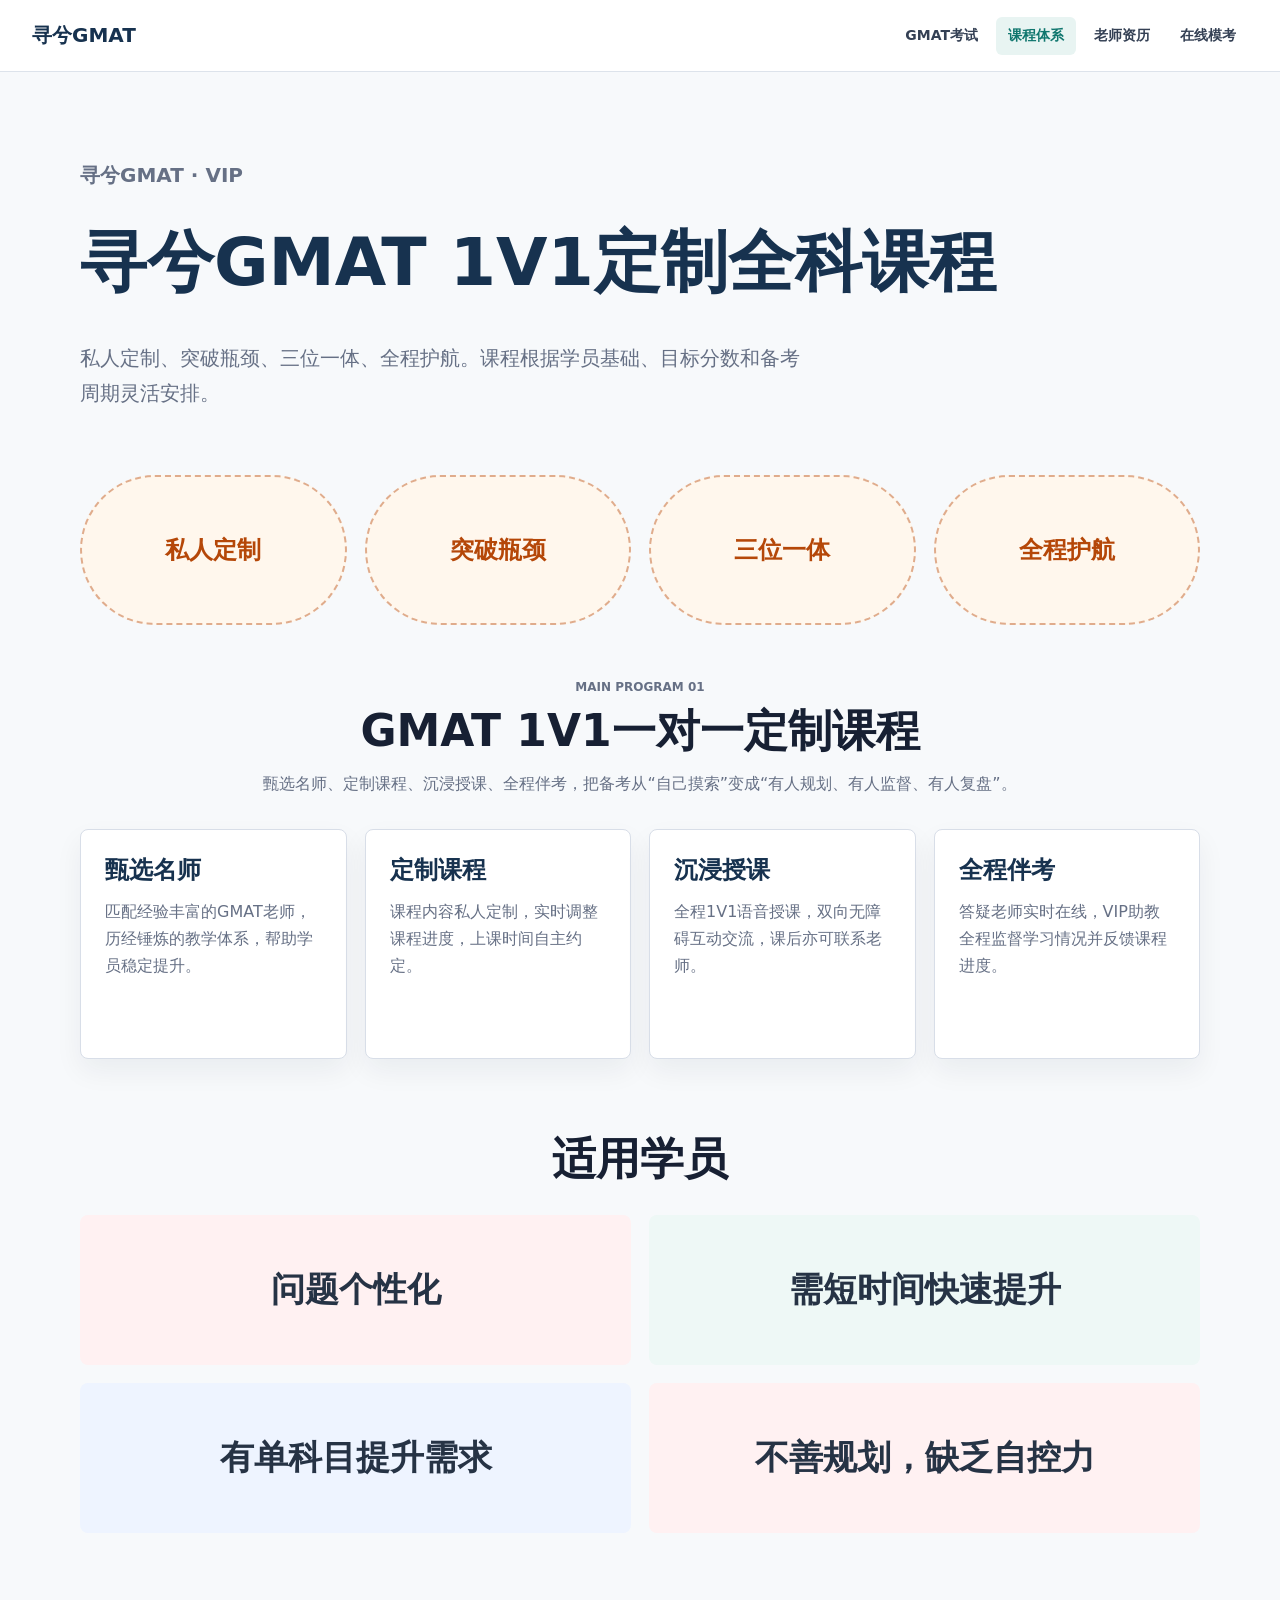
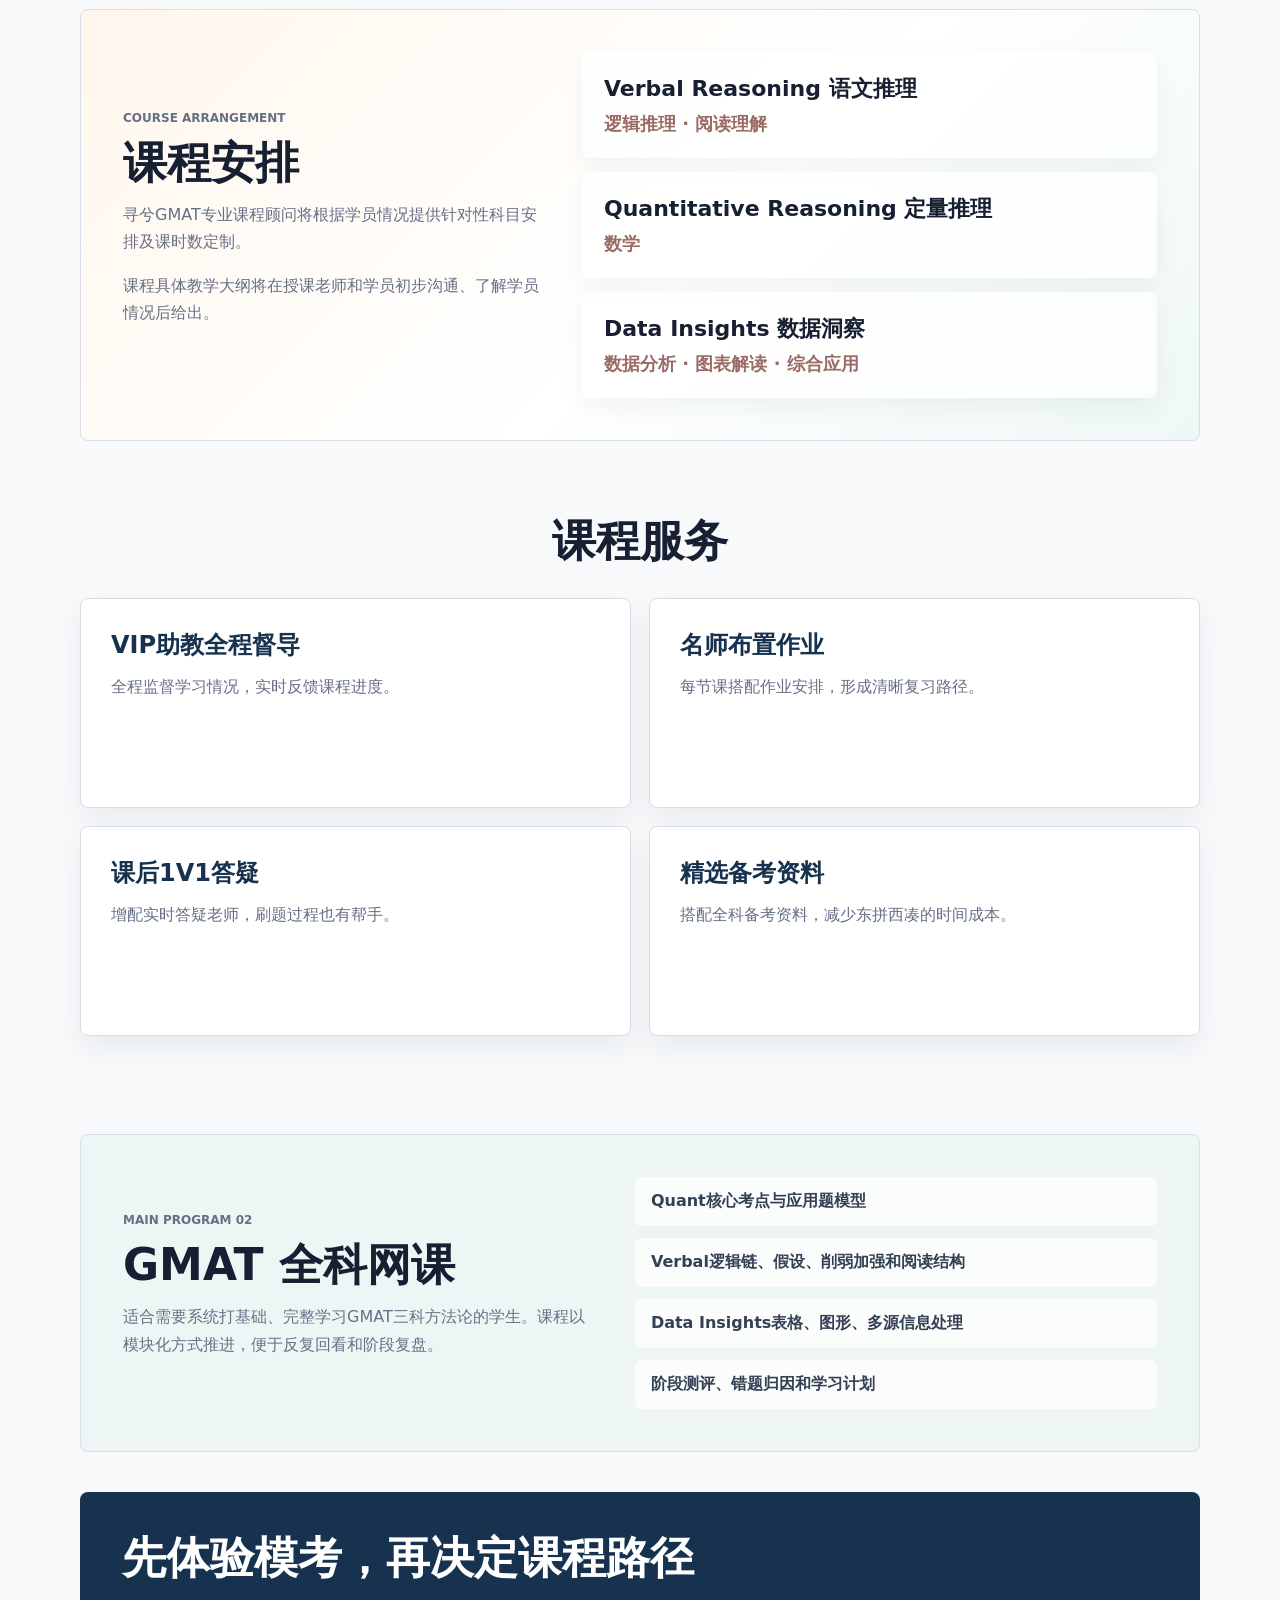
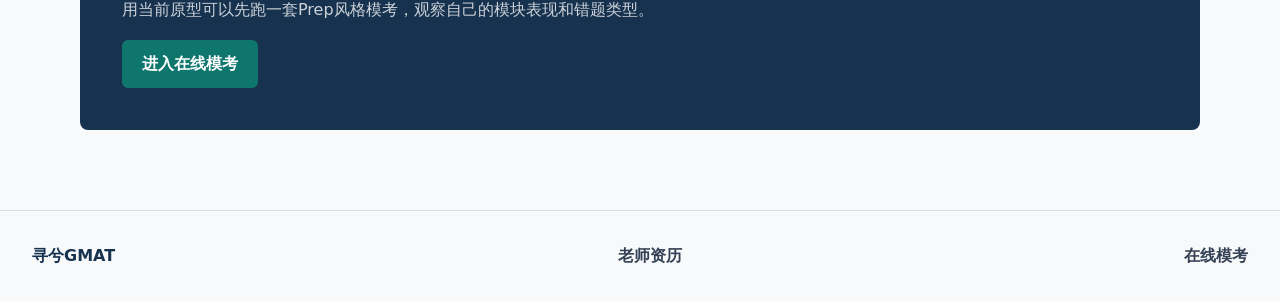
==== courses.html @ a1689b43 "Update Xunxi GMAT one-on-one course page" ====
<!doctype html>
<html lang="zh-CN">
  <head>
    <meta charset="utf-8">
    <meta name="viewport" content="width=device-width, initial-scale=1">
    <title>GMAT课程体系 | 一对一辅导与全科网课 | 寻兮GMAT</title>
    <link rel="stylesheet" href="site.css">
  </head>
  <body>
    <header class="site-header">
      <a class="brand" href="index.html">寻兮GMAT</a>
      <nav class="site-nav" aria-label="主导航">
        <a href="gmat.html">GMAT考试</a>
        <a class="active" href="courses.html">课程体系</a>
        <a href="teacher.html">老师资历</a>
        <a href="practice.html">在线模考</a>
      </nav>
    </header>

    <main>
      <section class="course-hero">
        <p class="eyebrow">寻兮GMAT · VIP</p>
        <h1>寻兮GMAT 1V1定制全科课程</h1>
        <p>私人定制、突破瓶颈、三位一体、全程护航。课程根据学员基础、目标分数和备考周期灵活安排。</p>
        <div class="promise-row">
          <span>私人定制</span>
          <span>突破瓶颈</span>
          <span>三位一体</span>
          <span>全程护航</span>
        </div>
      </section>

      <section class="vip-section" id="one-on-one">
        <div class="section-head centered">
          <p class="eyebrow">Main Program 01</p>
          <h2>GMAT 1V1一对一定制课程</h2>
          <p>甄选名师、定制课程、沉浸授课、全程伴考，把备考从“自己摸索”变成“有人规划、有人监督、有人复盘”。</p>
        </div>

        <div class="pill-grid">
          <article>
            <strong>甄选名师</strong>
            <p>匹配经验丰富的GMAT老师，历经锤炼的教学体系，帮助学员稳定提升。</p>
          </article>
          <article>
            <strong>定制课程</strong>
            <p>课程内容私人定制，实时调整课程进度，上课时间自主约定。</p>
          </article>
          <article>
            <strong>沉浸授课</strong>
            <p>全程1V1语音授课，双向无障碍互动交流，课后亦可联系老师。</p>
          </article>
          <article>
            <strong>全程伴考</strong>
            <p>答疑老师实时在线，VIP助教全程监督学习情况并反馈课程进度。</p>
          </article>
        </div>

        <div class="section-head centered">
          <h2>适用学员</h2>
        </div>
        <div class="student-grid">
          <article>问题个性化</article>
          <article>需短时间快速提升</article>
          <article>有单科目提升需求</article>
          <article>不善规划，缺乏自控力</article>
        </div>

        <div class="schedule-panel">
          <div>
            <p class="eyebrow">Course Arrangement</p>
            <h2>课程安排</h2>
            <p>寻兮GMAT专业课程顾问将根据学员情况提供针对性科目安排及课时数定制。</p>
            <p>课程具体教学大纲将在授课老师和学员初步沟通、了解学员情况后给出。</p>
          </div>
          <div class="subject-list">
            <div><strong>Verbal Reasoning 语文推理</strong><span>逻辑推理 · 阅读理解</span></div>
            <div><strong>Quantitative Reasoning 定量推理</strong><span>数学</span></div>
            <div><strong>Data Insights 数据洞察</strong><span>数据分析 · 图表解读 · 综合应用</span></div>
          </div>
        </div>

        <div class="section-head centered">
          <h2>课程服务</h2>
        </div>
        <div class="service-grid">
          <article>
            <strong>VIP助教全程督导</strong>
            <p>全程监督学习情况，实时反馈课程进度。</p>
          </article>
          <article>
            <strong>名师布置作业</strong>
            <p>每节课搭配作业安排，形成清晰复习路径。</p>
          </article>
          <article>
            <strong>课后1V1答疑</strong>
            <p>增配实时答疑老师，刷题过程也有帮手。</p>
          </article>
          <article>
            <strong>精选备考资料</strong>
            <p>搭配全科备考资料，减少东拼西凑的时间成本。</p>
          </article>
        </div>
      </section>

      <section class="course-detail muted" id="online-course">
        <div>
          <p class="eyebrow">Main Program 02</p>
          <h2>GMAT 全科网课</h2>
          <p>适合需要系统打基础、完整学习GMAT三科方法论的学生。课程以模块化方式推进，便于反复回看和阶段复盘。</p>
        </div>
        <ul>
          <li>Quant核心考点与应用题模型</li>
          <li>Verbal逻辑链、假设、削弱加强和阅读结构</li>
          <li>Data Insights表格、图形、多源信息处理</li>
          <li>阶段测评、错题归因和学习计划</li>
        </ul>
      </section>

      <section class="cta-band">
        <h2>先体验模考，再决定课程路径</h2>
        <p>用当前原型可以先跑一套Prep风格模考，观察自己的模块表现和错题类型。</p>
        <a class="primary-link" href="practice.html">进入在线模考</a>
      </section>
    </main>

    <footer class="site-footer">
      <span>寻兮GMAT</span>
      <a href="teacher.html">老师资历</a>
      <a href="practice.html">在线模考</a>
    </footer>
  </body>
</html>
---- site.css ----
:root {
  --ink: #172033;
  --muted: #667085;
  --line: #d8dee8;
  --paper: #ffffff;
  --soft: #f4f7fa;
  --teal: #0f766e;
  --navy: #17324f;
  --gold: #b7791f;
  --coral: #b54708;
  --shadow: 0 18px 44px rgba(23, 32, 51, 0.1);
}

* {
  box-sizing: border-box;
}

body {
  margin: 0;
  background: #f7f9fb;
  color: var(--ink);
  font-family: Inter, ui-sans-serif, system-ui, -apple-system, BlinkMacSystemFont, "Segoe UI", sans-serif;
}

a {
  color: inherit;
  text-decoration: none;
}

.site-header {
  position: sticky;
  top: 0;
  z-index: 10;
  display: flex;
  align-items: center;
  justify-content: space-between;
  gap: 24px;
  min-height: 72px;
  padding: 0 32px;
  border-bottom: 1px solid rgba(216, 222, 232, 0.85);
  background: rgba(255, 255, 255, 0.94);
  backdrop-filter: blur(12px);
}

.brand {
  color: var(--navy);
  font-size: 20px;
  font-weight: 900;
}

.site-nav {
  display: flex;
  align-items: center;
  gap: 6px;
  flex-wrap: wrap;
  justify-content: flex-end;
}

.site-nav a {
  padding: 10px 12px;
  border-radius: 6px;
  color: #344054;
  font-size: 14px;
  font-weight: 750;
}

.site-nav a:hover,
.site-nav a.active {
  background: #e8f4f2;
  color: var(--teal);
}

.hero {
  position: relative;
  min-height: 680px;
  display: grid;
  align-items: center;
  overflow: hidden;
}

.hero-image {
  position: absolute;
  inset: 0;
  width: 100%;
  height: 100%;
  object-fit: cover;
}

.hero-overlay {
  position: absolute;
  inset: 0;
  background: linear-gradient(90deg, rgba(14, 25, 42, 0.84) 0%, rgba(14, 25, 42, 0.62) 46%, rgba(14, 25, 42, 0.12) 100%);
}

.hero-content {
  position: relative;
  width: min(1120px, calc(100vw - 32px));
  margin: 0 auto;
  color: #ffffff;
}

.eyebrow {
  margin: 0 0 10px;
  color: var(--gold);
  font-size: 12px;
  font-weight: 900;
  letter-spacing: 0;
  text-transform: uppercase;
}

h1,
h2,
h3,
p {
  margin-top: 0;
}

h1 {
  max-width: 760px;
  margin-bottom: 18px;
  font-size: clamp(40px, 6vw, 76px);
  line-height: 1.02;
}

h2 {
  margin-bottom: 14px;
  font-size: clamp(28px, 4vw, 44px);
  line-height: 1.1;
}

h3 {
  margin-bottom: 10px;
  font-size: 24px;
}

.hero-copy {
  max-width: 620px;
  margin-bottom: 30px;
  color: rgba(255, 255, 255, 0.82);
  font-size: 19px;
  line-height: 1.7;
}

.hero-actions,
.site-footer {
  display: flex;
  gap: 12px;
  flex-wrap: wrap;
}

.primary-link,
.secondary-link {
  display: inline-flex;
  align-items: center;
  justify-content: center;
  min-height: 48px;
  padding: 0 20px;
  border-radius: 6px;
  font-weight: 850;
}

.primary-link {
  background: var(--teal);
  color: #ffffff;
}

.secondary-link {
  border: 1px solid rgba(255, 255, 255, 0.55);
  color: #ffffff;
}

.stats-band {
  display: grid;
  grid-template-columns: repeat(4, minmax(0, 1fr));
  gap: 1px;
  width: min(1120px, calc(100vw - 32px));
  margin: -58px auto 0;
  position: relative;
  border: 1px solid var(--line);
  border-radius: 8px;
  overflow: hidden;
  box-shadow: var(--shadow);
}

.stats-band div {
  min-height: 116px;
  padding: 22px;
  background: var(--paper);
}

.stats-band strong {
  display: block;
  color: var(--navy);
  font-size: 30px;
}

.stats-band span {
  display: block;
  margin-top: 8px;
  color: var(--muted);
  line-height: 1.4;
}

.section-wrap,
.split-section,
.timeline-section,
.course-detail,
.teacher-hero,
.credentials-grid,
.quote-section,
.cta-band {
  width: min(1120px, calc(100vw - 32px));
  margin: 0 auto;
}

.section-wrap,
.timeline-section {
  padding: 96px 0 0;
}

.section-wrap.compact {
  padding-top: 58px;
}

.section-head {
  max-width: 720px;
  margin-bottom: 28px;
}

.program-grid,
.exam-grid,
.credentials-grid {
  display: grid;
  grid-template-columns: repeat(2, minmax(0, 1fr));
  gap: 18px;
}

.program-card,
.exam-grid article,
.credentials-grid article,
.score-panel {
  border: 1px solid var(--line);
  border-radius: 8px;
  background: var(--paper);
  box-shadow: 0 12px 28px rgba(23, 32, 51, 0.06);
}

.program-card {
  min-height: 260px;
  padding: 28px;
}

.program-kicker {
  display: inline-block;
  margin-bottom: 20px;
  color: var(--coral);
  font-size: 13px;
  font-weight: 850;
}

.program-card p,
.split-section p,
.exam-grid p,
.course-detail p,
.credentials-grid p,
.page-hero p,
.teacher-hero p,
.cta-band p {
  color: var(--muted);
  line-height: 1.75;
}

.program-card a {
  display: inline-block;
  margin-top: 16px;
  color: var(--teal);
  font-weight: 850;
}

.split-section {
  display: grid;
  grid-template-columns: minmax(0, 0.9fr) minmax(0, 1.1fr);
  gap: 44px;
  align-items: start;
  padding: 96px 0;
}

.feature-list,
.timeline {
  display: grid;
  gap: 12px;
}

.feature-list div,
.timeline div {
  padding: 20px;
  border-left: 4px solid var(--teal);
  background: #ffffff;
  box-shadow: 0 10px 24px rgba(23, 32, 51, 0.05);
}

.feature-list strong,
.timeline strong {
  display: block;
  margin-bottom: 8px;
  color: var(--navy);
}

.feature-list span,
.timeline span {
  color: var(--muted);
  line-height: 1.6;
}

.page-hero {
  width: min(1120px, calc(100vw - 32px));
  margin: 0 auto;
  padding: 86px 0 32px;
}

.course-hero {
  min-height: 520px;
  display: grid;
  align-content: center;
  gap: 26px;
  width: min(1120px, calc(100vw - 32px));
  margin: 0 auto;
  padding: 86px 0 52px;
}

.course-hero h1 {
  max-width: 1080px;
  color: var(--navy);
  font-size: clamp(38px, 5.2vw, 68px);
  word-break: keep-all;
}

.course-hero p {
  max-width: 720px;
  color: var(--muted);
  font-size: 20px;
  line-height: 1.75;
}

.promise-row {
  display: grid;
  grid-template-columns: repeat(4, minmax(0, 1fr));
  gap: 18px;
  margin-top: 18px;
}

.promise-row span {
  display: grid;
  place-items: center;
  min-height: 150px;
  border: 2px dashed rgba(181, 71, 8, 0.42);
  border-radius: 999px;
  background: #fff7ed;
  color: var(--coral);
  font-size: 24px;
  font-weight: 900;
}

.page-hero h1,
.teacher-hero h1 {
  color: var(--navy);
  font-size: clamp(38px, 6vw, 68px);
}

.exam-grid {
  grid-template-columns: repeat(3, minmax(0, 1fr));
}

.exam-grid article,
.credentials-grid article {
  min-height: 240px;
  padding: 24px;
}

.exam-grid span {
  display: inline-flex;
  margin-bottom: 24px;
  color: var(--gold);
  font-size: 14px;
  font-weight: 900;
}

.timeline-section {
  padding-bottom: 96px;
}

.timeline {
  grid-template-columns: repeat(4, minmax(0, 1fr));
}

.course-detail {
  display: grid;
  grid-template-columns: minmax(0, 0.9fr) minmax(0, 1fr);
  gap: 42px;
  align-items: center;
  margin-top: 28px;
  padding: 42px;
  border: 1px solid var(--line);
  border-radius: 8px;
  background: var(--paper);
}

.vip-section {
  width: min(1120px, calc(100vw - 32px));
  margin: 0 auto;
  padding-bottom: 38px;
}

.section-head.centered {
  max-width: 780px;
  margin: 0 auto 32px;
  text-align: center;
}

.section-head.centered p {
  color: var(--muted);
  line-height: 1.7;
}

.pill-grid,
.student-grid,
.service-grid {
  display: grid;
  gap: 18px;
}

.pill-grid {
  grid-template-columns: repeat(4, minmax(0, 1fr));
  margin-bottom: 76px;
}

.pill-grid article {
  min-height: 230px;
  padding: 24px;
  border: 1px solid var(--line);
  border-radius: 8px;
  background: var(--paper);
  box-shadow: 0 12px 28px rgba(23, 32, 51, 0.06);
}

.pill-grid strong,
.service-grid strong {
  display: block;
  margin-bottom: 12px;
  color: var(--navy);
  font-size: 24px;
}

.pill-grid p,
.service-grid p,
.schedule-panel p {
  color: var(--muted);
  line-height: 1.7;
}

.student-grid {
  grid-template-columns: repeat(2, minmax(0, 1fr));
  margin-bottom: 76px;
}

.student-grid article {
  display: grid;
  place-items: center;
  min-height: 150px;
  padding: 24px;
  border-radius: 8px;
  color: #263345;
  font-size: clamp(22px, 3vw, 34px);
  font-weight: 900;
}

.student-grid article:nth-child(1),
.student-grid article:nth-child(4) {
  background: #fff1f2;
}

.student-grid article:nth-child(2) {
  background: #eef8f6;
}

.student-grid article:nth-child(3) {
  background: #eef4ff;
}

.schedule-panel {
  display: grid;
  grid-template-columns: minmax(0, 0.85fr) minmax(0, 1.15fr);
  gap: 34px;
  align-items: center;
  margin-bottom: 76px;
  padding: 42px;
  border-radius: 8px;
  background: linear-gradient(135deg, #fff7ed 0%, #ffffff 56%, #eef8f6 100%);
  border: 1px solid var(--line);
}

.subject-list {
  display: grid;
  gap: 14px;
}

.subject-list div {
  padding: 22px;
  border-radius: 8px;
  background: rgba(255, 255, 255, 0.82);
  box-shadow: 0 10px 24px rgba(23, 32, 51, 0.05);
}

.subject-list strong {
  display: block;
  margin-bottom: 8px;
  color: var(--ink);
  font-size: 22px;
}

.subject-list span {
  color: #9b6b66;
  font-size: 18px;
  font-weight: 750;
}

.service-grid {
  grid-template-columns: repeat(2, minmax(0, 1fr));
  margin-bottom: 32px;
}

.service-grid article {
  min-height: 210px;
  padding: 30px;
  border-radius: 8px;
  background: var(--paper);
  border: 1px solid var(--line);
  box-shadow: 0 12px 28px rgba(23, 32, 51, 0.06);
}

.course-detail.muted {
  background: #eef6f5;
}

.course-detail ul {
  display: grid;
  gap: 12px;
  margin: 0;
  padding: 0;
  list-style: none;
}

.course-detail li {
  padding: 14px 16px;
  border-radius: 6px;
  background: rgba(255, 255, 255, 0.75);
  color: #344054;
  font-weight: 750;
}

.cta-band {
  margin-top: 40px;
  margin-bottom: 80px;
  padding: 42px;
  border-radius: 8px;
  background: var(--navy);
  color: #ffffff;
}

.cta-band p {
  color: rgba(255, 255, 255, 0.78);
}

.teacher-hero {
  display: grid;
  grid-template-columns: minmax(0, 1.15fr) minmax(300px, 0.7fr);
  gap: 28px;
  align-items: end;
  padding: 86px 0 42px;
}

.score-panel {
  padding: 28px;
}

.score-panel span {
  color: var(--muted);
  font-weight: 800;
}

.score-panel strong {
  display: block;
  margin: 14px 0;
  color: var(--teal);
  font-size: 34px;
  line-height: 1.1;
}

.credentials-grid {
  padding-bottom: 36px;
}

.quote-section {
  margin-bottom: 86px;
  padding: 42px;
  border-radius: 8px;
  background: #fff7ed;
  color: var(--coral);
}

.quote-section p {
  margin: 0;
  font-size: clamp(26px, 4vw, 42px);
  font-weight: 900;
  line-height: 1.2;
}

.site-footer {
  justify-content: space-between;
  align-items: center;
  min-height: 92px;
  padding: 0 32px;
  border-top: 1px solid var(--line);
  color: var(--muted);
}

.site-footer span {
  color: var(--navy);
  font-weight: 900;
}

.site-footer a {
  color: #344054;
  font-weight: 750;
}

@media (max-width: 880px) {
  .site-header {
    align-items: flex-start;
    flex-direction: column;
    padding: 16px;
  }

  .site-nav {
    justify-content: flex-start;
  }

  .hero {
    min-height: 620px;
  }

  .hero-overlay {
    background: rgba(14, 25, 42, 0.78);
  }

  .stats-band,
  .program-grid,
  .exam-grid,
  .split-section,
  .timeline,
  .course-detail,
  .promise-row,
  .pill-grid,
  .student-grid,
  .schedule-panel,
  .service-grid,
  .teacher-hero,
  .credentials-grid {
    grid-template-columns: 1fr;
  }

  .promise-row span {
    min-height: 92px;
    border-radius: 8px;
  }

  .stats-band {
    margin-top: 0;
  }

  .section-wrap,
  .split-section,
  .timeline-section {
    padding-top: 58px;
  }
}
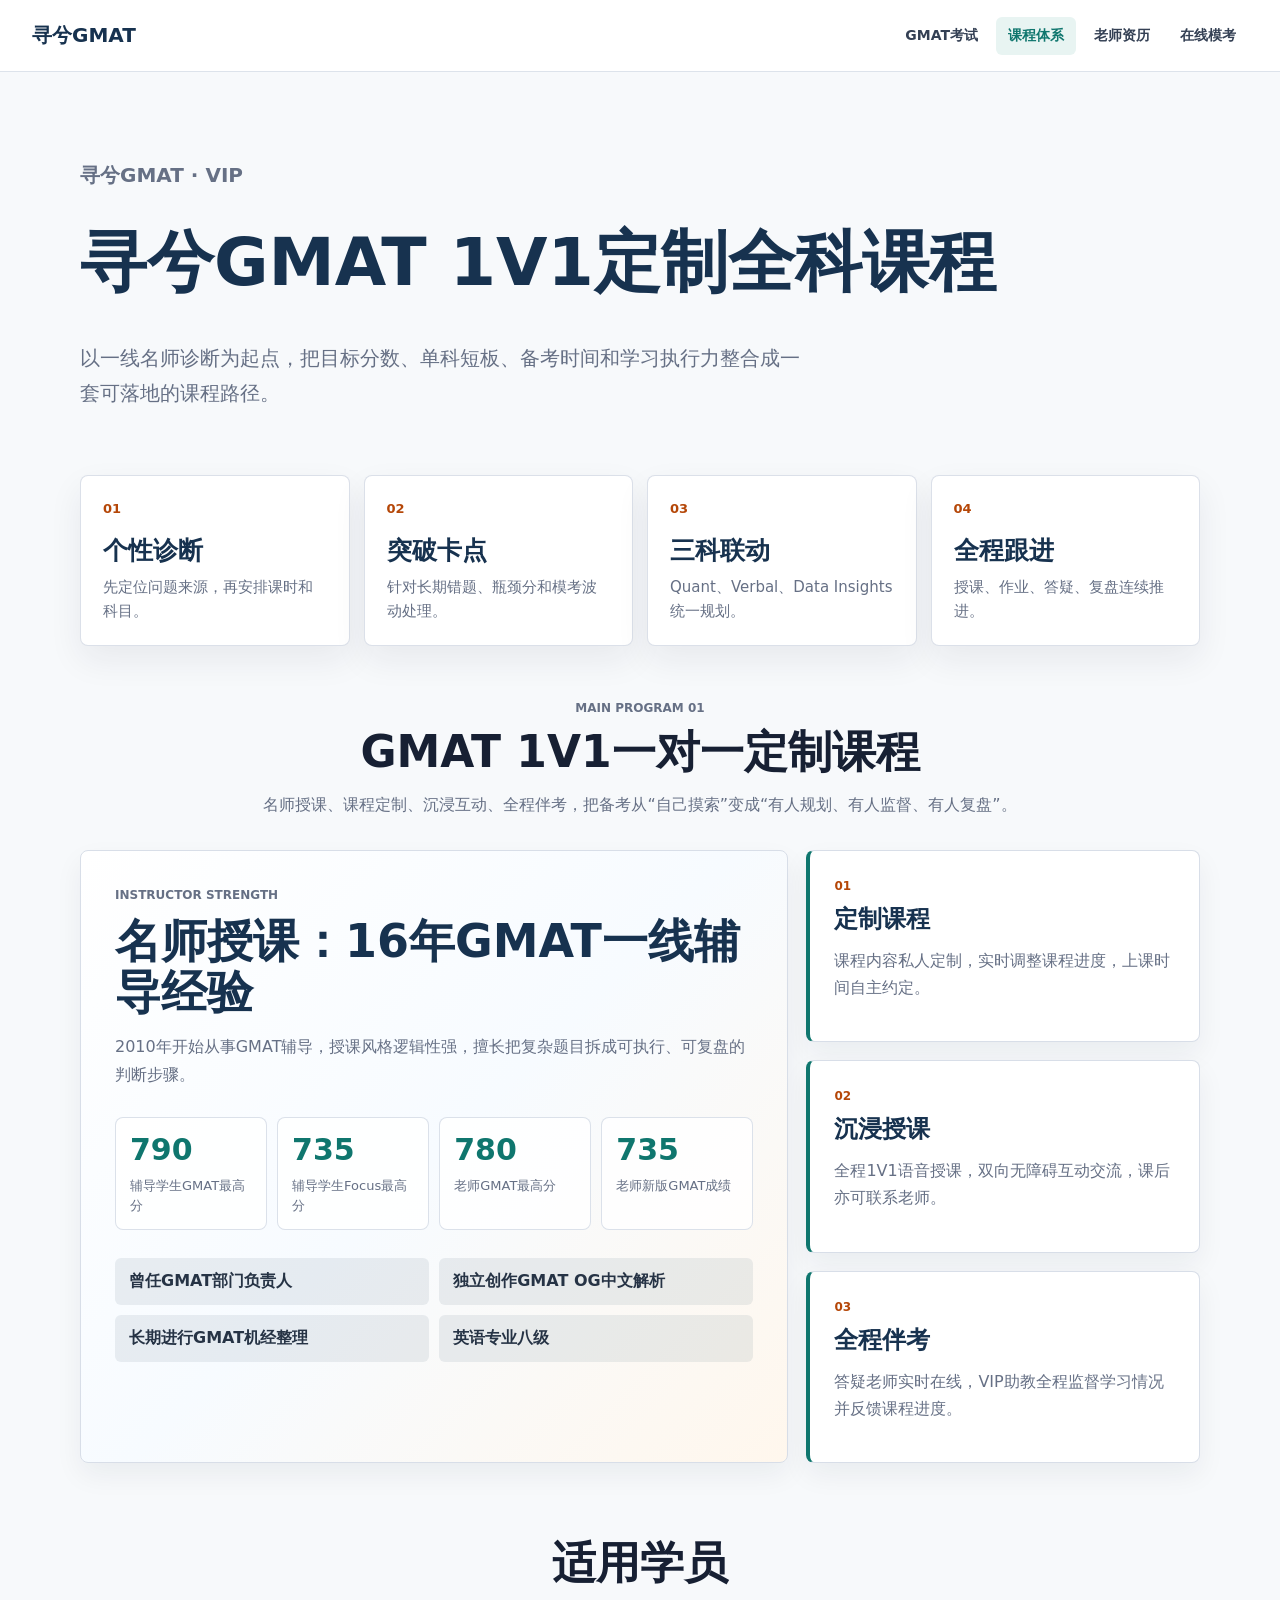
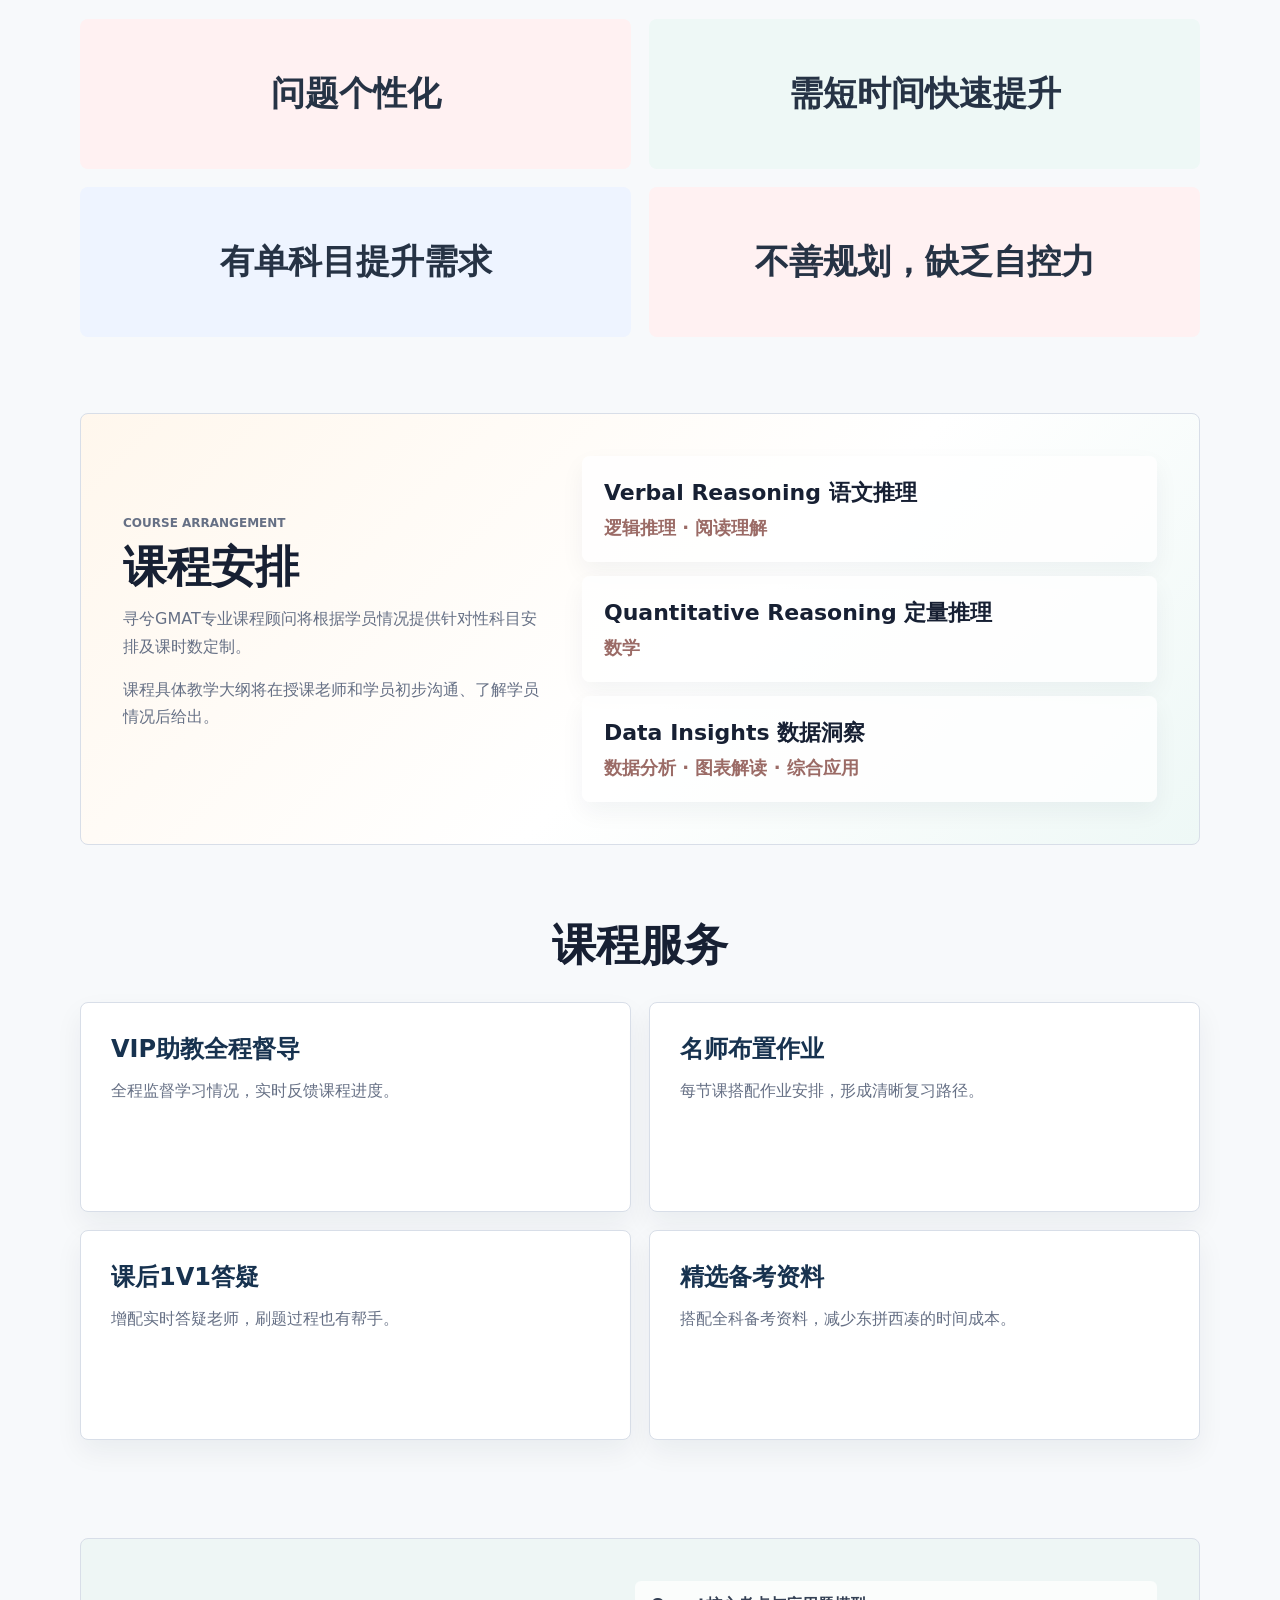
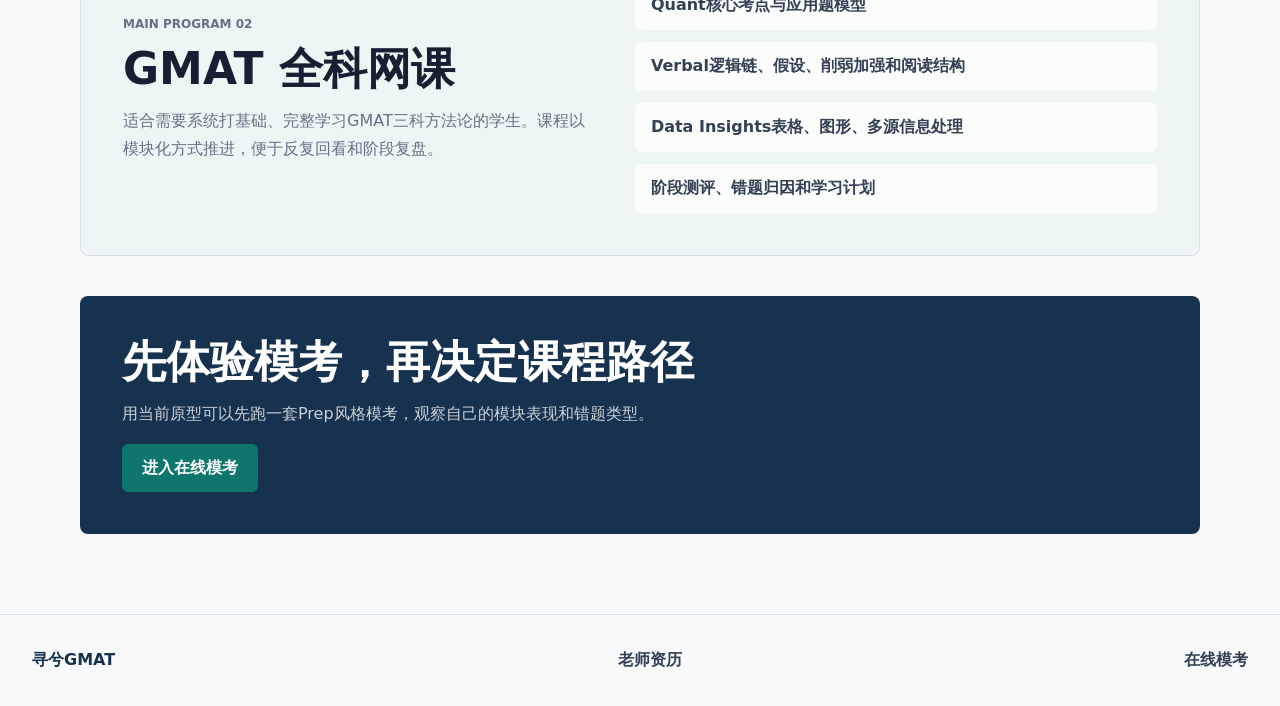
==== commit cd4cc61a: "Refine one-on-one course positioning" ====
--- a/courses.html
+++ b/courses.html
@@ -21,12 +21,28 @@
       <section class="course-hero">
         <p class="eyebrow">寻兮GMAT · VIP</p>
         <h1>寻兮GMAT 1V1定制全科课程</h1>
-        <p>私人定制、突破瓶颈、三位一体、全程护航。课程根据学员基础、目标分数和备考周期灵活安排。</p>
-        <div class="promise-row">
-          <span>私人定制</span>
-          <span>突破瓶颈</span>
-          <span>三位一体</span>
-          <span>全程护航</span>
+        <p>以一线名师诊断为起点，把目标分数、单科短板、备考时间和学习执行力整合成一套可落地的课程路径。</p>
+        <div class="advantage-strip">
+          <article>
+            <span>01</span>
+            <strong>个性诊断</strong>
+            <p>先定位问题来源，再安排课时和科目。</p>
+          </article>
+          <article>
+            <span>02</span>
+            <strong>突破卡点</strong>
+            <p>针对长期错题、瓶颈分和模考波动处理。</p>
+          </article>
+          <article>
+            <span>03</span>
+            <strong>三科联动</strong>
+            <p>Quant、Verbal、Data Insights 统一规划。</p>
+          </article>
+          <article>
+            <span>04</span>
+            <strong>全程跟进</strong>
+            <p>授课、作业、答疑、复盘连续推进。</p>
+          </article>
         </div>
       </section>
 
@@ -34,23 +50,39 @@
         <div class="section-head centered">
           <p class="eyebrow">Main Program 01</p>
           <h2>GMAT 1V1一对一定制课程</h2>
-          <p>甄选名师、定制课程、沉浸授课、全程伴考，把备考从“自己摸索”变成“有人规划、有人监督、有人复盘”。</p>
+          <p>名师授课、课程定制、沉浸互动、全程伴考，把备考从“自己摸索”变成“有人规划、有人监督、有人复盘”。</p>
         </div>
 
-        <div class="pill-grid">
-          <article>
-            <strong>甄选名师</strong>
-            <p>匹配经验丰富的GMAT老师，历经锤炼的教学体系，帮助学员稳定提升。</p>
+        <div class="coach-grid">
+          <article class="coach-card">
+            <p class="eyebrow">Instructor Strength</p>
+            <h3>名师授课：16年GMAT一线辅导经验</h3>
+            <p>2010年开始从事GMAT辅导，授课风格逻辑性强，擅长把复杂题目拆成可执行、可复盘的判断步骤。</p>
+            <div class="coach-stats">
+              <div><strong>790</strong><span>辅导学生GMAT最高分</span></div>
+              <div><strong>735</strong><span>辅导学生Focus最高分</span></div>
+              <div><strong>780</strong><span>老师GMAT最高分</span></div>
+              <div><strong>735</strong><span>老师新版GMAT成绩</span></div>
+            </div>
+            <ul>
+              <li>曾任GMAT部门负责人</li>
+              <li>独立创作GMAT OG中文解析</li>
+              <li>长期进行GMAT机经整理</li>
+              <li>英语专业八级</li>
+            </ul>
           </article>
-          <article>
+          <article class="support-card">
+            <span>01</span>
             <strong>定制课程</strong>
             <p>课程内容私人定制，实时调整课程进度，上课时间自主约定。</p>
           </article>
-          <article>
+          <article class="support-card">
+            <span>02</span>
             <strong>沉浸授课</strong>
             <p>全程1V1语音授课，双向无障碍互动交流，课后亦可联系老师。</p>
           </article>
-          <article>
+          <article class="support-card">
+            <span>03</span>
             <strong>全程伴考</strong>
             <p>答疑老师实时在线，VIP助教全程监督学习情况并反馈课程进度。</p>
           </article>
--- a/site.css
+++ b/site.css
@@ -342,23 +342,42 @@
   line-height: 1.75;
 }
 
-.promise-row {
+.advantage-strip {
   display: grid;
   grid-template-columns: repeat(4, minmax(0, 1fr));
-  gap: 18px;
+  gap: 14px;
   margin-top: 18px;
 }
 
-.promise-row span {
-  display: grid;
-  place-items: center;
-  min-height: 150px;
-  border: 2px dashed rgba(181, 71, 8, 0.42);
-  border-radius: 999px;
-  background: #fff7ed;
+.advantage-strip article {
+  min-height: 168px;
+  padding: 22px;
+  border-radius: 8px;
+  background: #ffffff;
+  border: 1px solid rgba(216, 222, 232, 0.92);
+  box-shadow: 0 14px 34px rgba(23, 32, 51, 0.07);
+}
+
+.advantage-strip span {
+  display: inline-flex;
+  margin-bottom: 18px;
   color: var(--coral);
-  font-size: 24px;
+  font-size: 13px;
   font-weight: 900;
+}
+
+.advantage-strip strong {
+  display: block;
+  margin-bottom: 8px;
+  color: var(--navy);
+  font-size: 25px;
+}
+
+.advantage-strip p {
+  margin: 0;
+  color: var(--muted);
+  font-size: 15px;
+  line-height: 1.6;
 }
 
 .page-hero h1,
@@ -422,20 +441,21 @@
   line-height: 1.7;
 }
 
-.pill-grid,
+.coach-grid,
 .student-grid,
 .service-grid {
   display: grid;
   gap: 18px;
 }
 
-.pill-grid {
-  grid-template-columns: repeat(4, minmax(0, 1fr));
+.coach-grid {
+  grid-template-columns: minmax(0, 1.35fr) minmax(280px, 0.75fr);
+  align-items: stretch;
   margin-bottom: 76px;
 }
 
-.pill-grid article {
-  min-height: 230px;
+.coach-card,
+.support-card {
   padding: 24px;
   border: 1px solid var(--line);
   border-radius: 8px;
@@ -443,7 +463,86 @@
   box-shadow: 0 12px 28px rgba(23, 32, 51, 0.06);
 }
 
-.pill-grid strong,
+.coach-card {
+  grid-row: span 3;
+  min-height: 460px;
+  padding: 34px;
+  background: linear-gradient(135deg, #ffffff 0%, #f7fbff 50%, #fff7ed 100%);
+}
+
+.coach-card h3 {
+  max-width: 680px;
+  margin-bottom: 14px;
+  color: var(--navy);
+  font-size: clamp(28px, 4vw, 46px);
+  line-height: 1.12;
+}
+
+.coach-card p {
+  max-width: 720px;
+  color: var(--muted);
+  line-height: 1.75;
+}
+
+.coach-stats {
+  display: grid;
+  grid-template-columns: repeat(4, minmax(0, 1fr));
+  gap: 10px;
+  margin: 28px 0;
+}
+
+.coach-stats div {
+  min-height: 104px;
+  padding: 14px;
+  border-radius: 8px;
+  background: rgba(255, 255, 255, 0.82);
+  border: 1px solid rgba(216, 222, 232, 0.9);
+}
+
+.coach-stats strong {
+  display: block;
+  margin-bottom: 8px;
+  color: var(--teal);
+  font-size: 30px;
+}
+
+.coach-stats span {
+  color: var(--muted);
+  font-size: 13px;
+  line-height: 1.4;
+}
+
+.coach-card ul {
+  display: grid;
+  grid-template-columns: repeat(2, minmax(0, 1fr));
+  gap: 10px;
+  margin: 0;
+  padding: 0;
+  list-style: none;
+}
+
+.coach-card li {
+  padding: 13px 14px;
+  border-radius: 6px;
+  background: rgba(23, 50, 79, 0.08);
+  color: #263345;
+  font-weight: 800;
+}
+
+.support-card {
+  min-height: 140px;
+  border-left: 4px solid var(--teal);
+}
+
+.support-card span {
+  display: inline-flex;
+  margin-bottom: 10px;
+  color: var(--coral);
+  font-size: 12px;
+  font-weight: 900;
+}
+
+.support-card strong,
 .service-grid strong {
   display: block;
   margin-bottom: 12px;
@@ -451,7 +550,7 @@
   font-size: 24px;
 }
 
-.pill-grid p,
+.support-card p,
 .service-grid p,
 .schedule-panel p {
   color: var(--muted);
@@ -659,8 +758,10 @@
   .split-section,
   .timeline,
   .course-detail,
-  .promise-row,
-  .pill-grid,
+  .advantage-strip,
+  .coach-grid,
+  .coach-stats,
+  .coach-card ul,
   .student-grid,
   .schedule-panel,
   .service-grid,
@@ -669,9 +770,9 @@
     grid-template-columns: 1fr;
   }
 
-  .promise-row span {
-    min-height: 92px;
-    border-radius: 8px;
+  .advantage-strip article,
+  .support-card {
+    min-height: auto;
   }
 
   .stats-band {
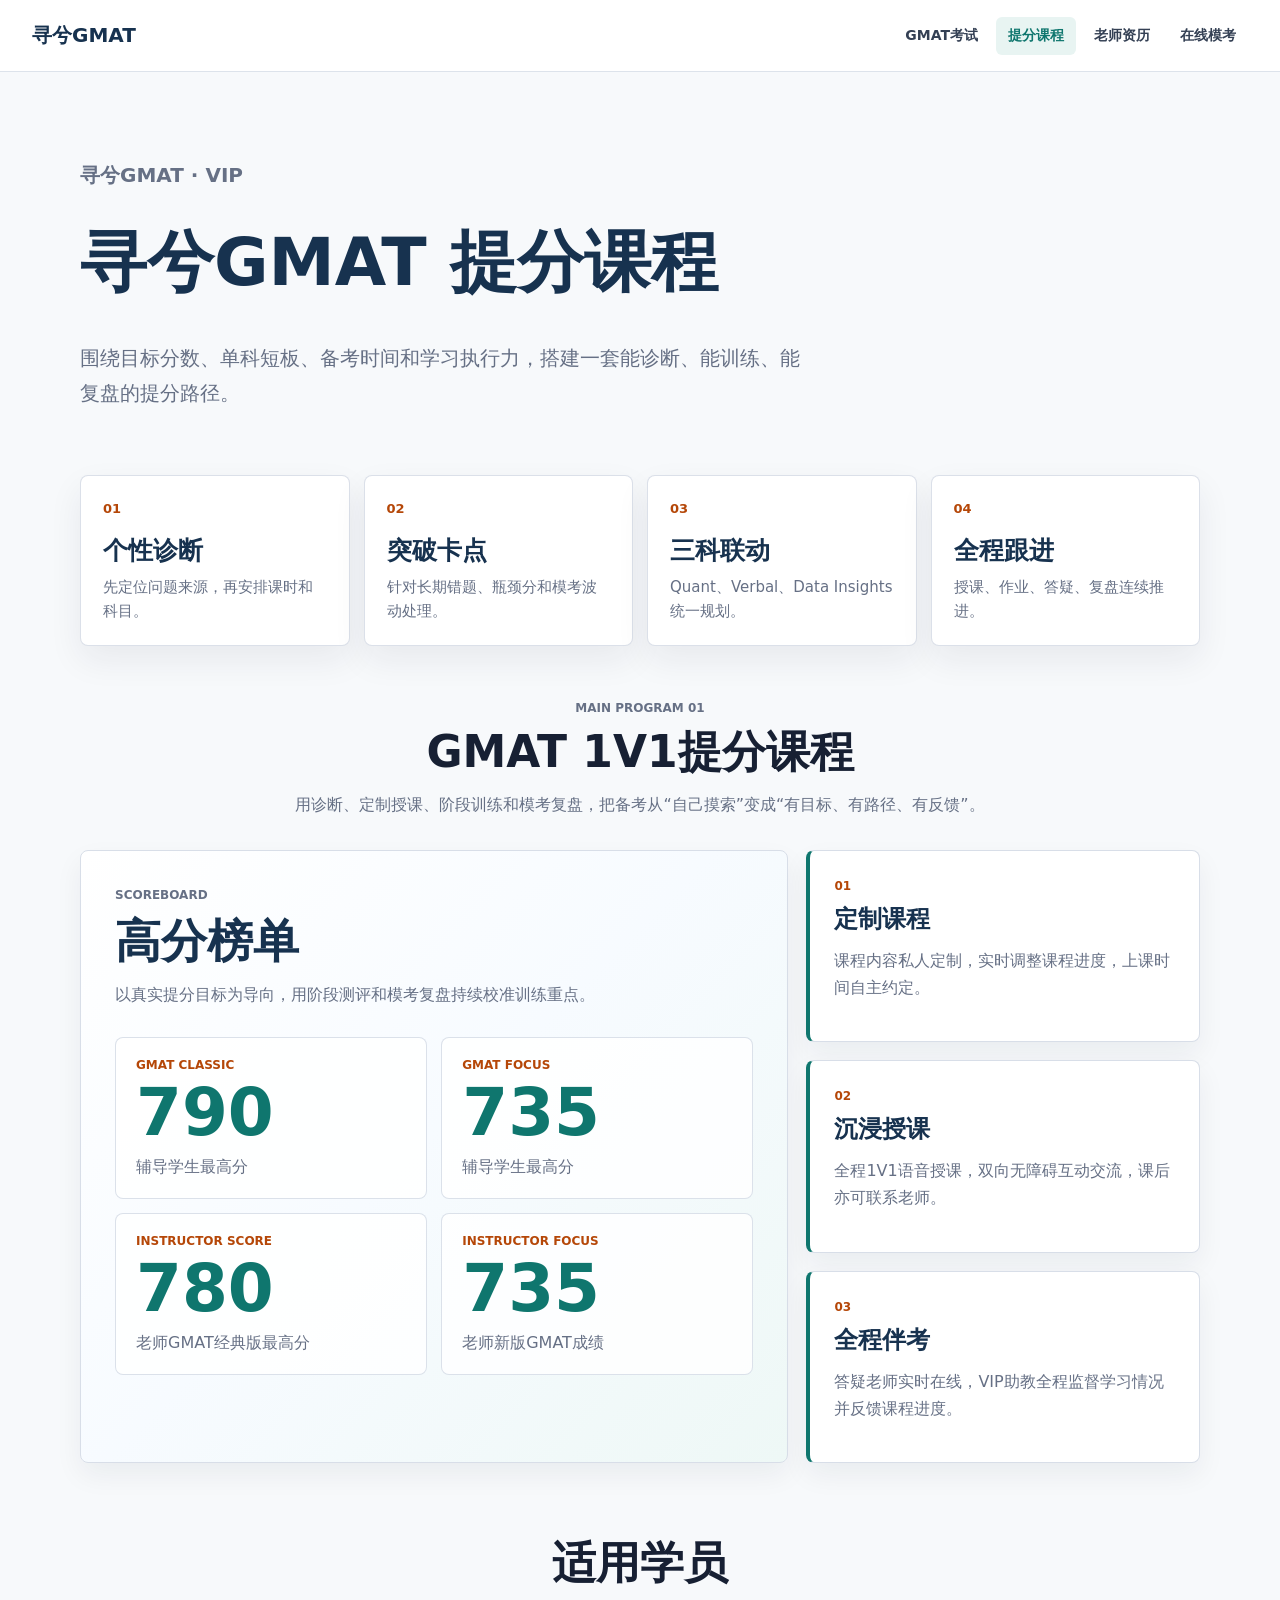
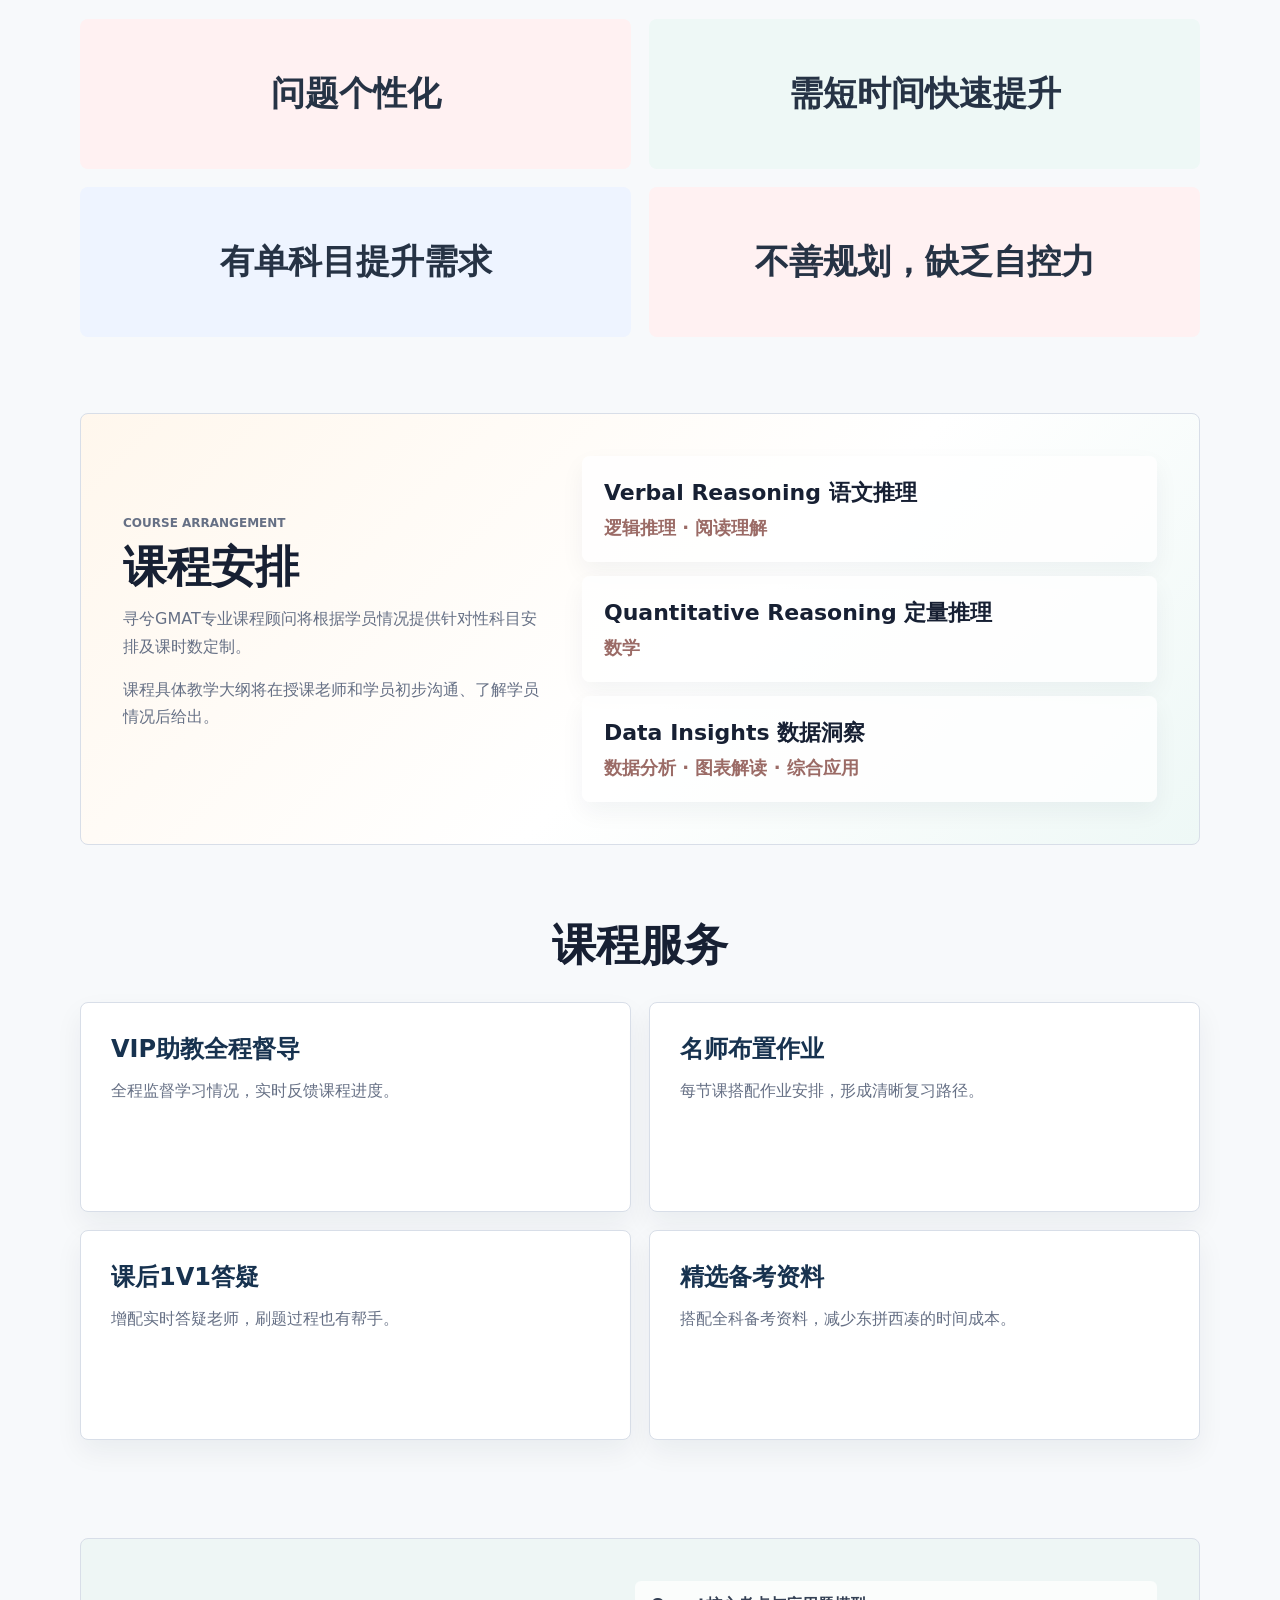
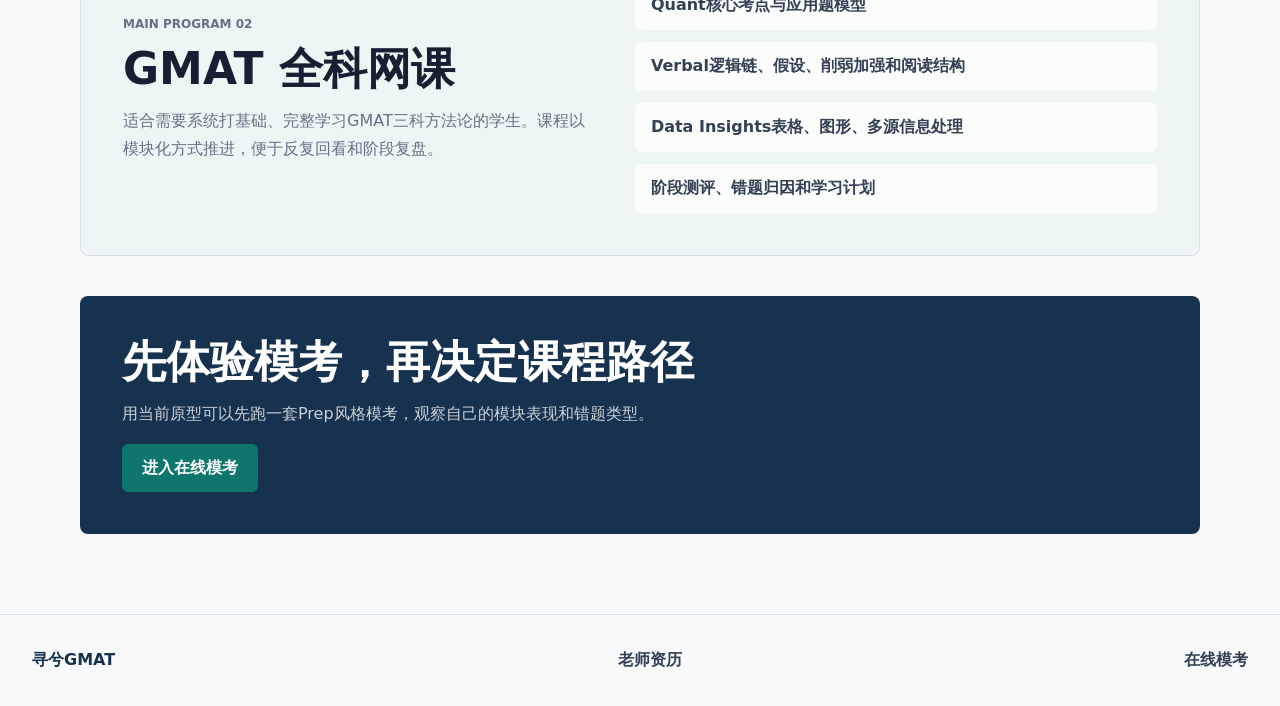
==== commit eb374a9e: "Update course page to score improvement positioning" ====
--- a/courses.html
+++ b/courses.html
@@ -3,7 +3,7 @@
   <head>
     <meta charset="utf-8">
     <meta name="viewport" content="width=device-width, initial-scale=1">
-    <title>GMAT课程体系 | 一对一辅导与全科网课 | 寻兮GMAT</title>
+    <title>GMAT提分课程 | 提分课程与全科网课 | 寻兮GMAT</title>
     <link rel="stylesheet" href="site.css">
   </head>
   <body>
@@ -11,7 +11,7 @@
       <a class="brand" href="index.html">寻兮GMAT</a>
       <nav class="site-nav" aria-label="主导航">
         <a href="gmat.html">GMAT考试</a>
-        <a class="active" href="courses.html">课程体系</a>
+        <a class="active" href="courses.html">提分课程</a>
         <a href="teacher.html">老师资历</a>
         <a href="practice.html">在线模考</a>
       </nav>
@@ -20,8 +20,8 @@
     <main>
       <section class="course-hero">
         <p class="eyebrow">寻兮GMAT · VIP</p>
-        <h1>寻兮GMAT 1V1定制全科课程</h1>
-        <p>以一线名师诊断为起点，把目标分数、单科短板、备考时间和学习执行力整合成一套可落地的课程路径。</p>
+        <h1>寻兮GMAT 提分课程</h1>
+        <p>围绕目标分数、单科短板、备考时间和学习执行力，搭建一套能诊断、能训练、能复盘的提分路径。</p>
         <div class="advantage-strip">
           <article>
             <span>01</span>
@@ -49,27 +49,37 @@
       <section class="vip-section" id="one-on-one">
         <div class="section-head centered">
           <p class="eyebrow">Main Program 01</p>
-          <h2>GMAT 1V1一对一定制课程</h2>
-          <p>名师授课、课程定制、沉浸互动、全程伴考，把备考从“自己摸索”变成“有人规划、有人监督、有人复盘”。</p>
+          <h2>GMAT 1V1提分课程</h2>
+          <p>用诊断、定制授课、阶段训练和模考复盘，把备考从“自己摸索”变成“有目标、有路径、有反馈”。</p>
         </div>
 
         <div class="coach-grid">
-          <article class="coach-card">
-            <p class="eyebrow">Instructor Strength</p>
-            <h3>名师授课：16年GMAT一线辅导经验</h3>
-            <p>2010年开始从事GMAT辅导，授课风格逻辑性强，擅长把复杂题目拆成可执行、可复盘的判断步骤。</p>
-            <div class="coach-stats">
-              <div><strong>790</strong><span>辅导学生GMAT最高分</span></div>
-              <div><strong>735</strong><span>辅导学生Focus最高分</span></div>
-              <div><strong>780</strong><span>老师GMAT最高分</span></div>
-              <div><strong>735</strong><span>老师新版GMAT成绩</span></div>
+          <article class="scoreboard-card">
+            <p class="eyebrow">Scoreboard</p>
+            <h3>高分榜单</h3>
+            <p>以真实提分目标为导向，用阶段测评和模考复盘持续校准训练重点。</p>
+            <div class="scoreboard-list">
+              <div>
+                <span>GMAT Classic</span>
+                <strong>790</strong>
+                <p>辅导学生最高分</p>
+              </div>
+              <div>
+                <span>GMAT Focus</span>
+                <strong>735</strong>
+                <p>辅导学生最高分</p>
+              </div>
+              <div>
+                <span>Instructor Score</span>
+                <strong>780</strong>
+                <p>老师GMAT经典版最高分</p>
+              </div>
+              <div>
+                <span>Instructor Focus</span>
+                <strong>735</strong>
+                <p>老师新版GMAT成绩</p>
+              </div>
             </div>
-            <ul>
-              <li>曾任GMAT部门负责人</li>
-              <li>独立创作GMAT OG中文解析</li>
-              <li>长期进行GMAT机经整理</li>
-              <li>英语专业八级</li>
-            </ul>
           </article>
           <article class="support-card">
             <span>01</span>
--- a/site.css
+++ b/site.css
@@ -454,7 +454,7 @@
   margin-bottom: 76px;
 }
 
-.coach-card,
+.scoreboard-card,
 .support-card {
   padding: 24px;
   border: 1px solid var(--line);
@@ -463,14 +463,14 @@
   box-shadow: 0 12px 28px rgba(23, 32, 51, 0.06);
 }
 
-.coach-card {
+.scoreboard-card {
   grid-row: span 3;
   min-height: 460px;
   padding: 34px;
-  background: linear-gradient(135deg, #ffffff 0%, #f7fbff 50%, #fff7ed 100%);
-}
-
-.coach-card h3 {
+  background: linear-gradient(135deg, #ffffff 0%, #f7fbff 48%, #eef8f6 100%);
+}
+
+.scoreboard-card h3 {
   max-width: 680px;
   margin-bottom: 14px;
   color: var(--navy);
@@ -478,55 +478,48 @@
   line-height: 1.12;
 }
 
-.coach-card p {
+.scoreboard-card > p {
   max-width: 720px;
   color: var(--muted);
   line-height: 1.75;
 }
 
-.coach-stats {
-  display: grid;
-  grid-template-columns: repeat(4, minmax(0, 1fr));
-  gap: 10px;
+.scoreboard-list {
+  display: grid;
+  grid-template-columns: repeat(2, minmax(0, 1fr));
+  gap: 14px;
   margin: 28px 0;
 }
 
-.coach-stats div {
-  min-height: 104px;
-  padding: 14px;
+.scoreboard-list div {
+  min-height: 154px;
+  padding: 20px;
   border-radius: 8px;
   background: rgba(255, 255, 255, 0.82);
   border: 1px solid rgba(216, 222, 232, 0.9);
 }
 
-.coach-stats strong {
-  display: block;
-  margin-bottom: 8px;
+.scoreboard-list span {
+  display: block;
+  margin-bottom: 10px;
+  color: var(--coral);
+  font-size: 12px;
+  font-weight: 900;
+  text-transform: uppercase;
+}
+
+.scoreboard-list strong {
+  display: block;
+  margin-bottom: 10px;
   color: var(--teal);
-  font-size: 30px;
-}
-
-.coach-stats span {
-  color: var(--muted);
-  font-size: 13px;
-  line-height: 1.4;
-}
-
-.coach-card ul {
-  display: grid;
-  grid-template-columns: repeat(2, minmax(0, 1fr));
-  gap: 10px;
+  font-size: clamp(42px, 6vw, 66px);
+  line-height: 0.95;
+}
+
+.scoreboard-list p {
   margin: 0;
-  padding: 0;
-  list-style: none;
-}
-
-.coach-card li {
-  padding: 13px 14px;
-  border-radius: 6px;
-  background: rgba(23, 50, 79, 0.08);
-  color: #263345;
-  font-weight: 800;
+  color: var(--muted);
+  line-height: 1.45;
 }
 
 .support-card {
@@ -760,8 +753,7 @@
   .course-detail,
   .advantage-strip,
   .coach-grid,
-  .coach-stats,
-  .coach-card ul,
+  .scoreboard-list,
   .student-grid,
   .schedule-panel,
   .service-grid,
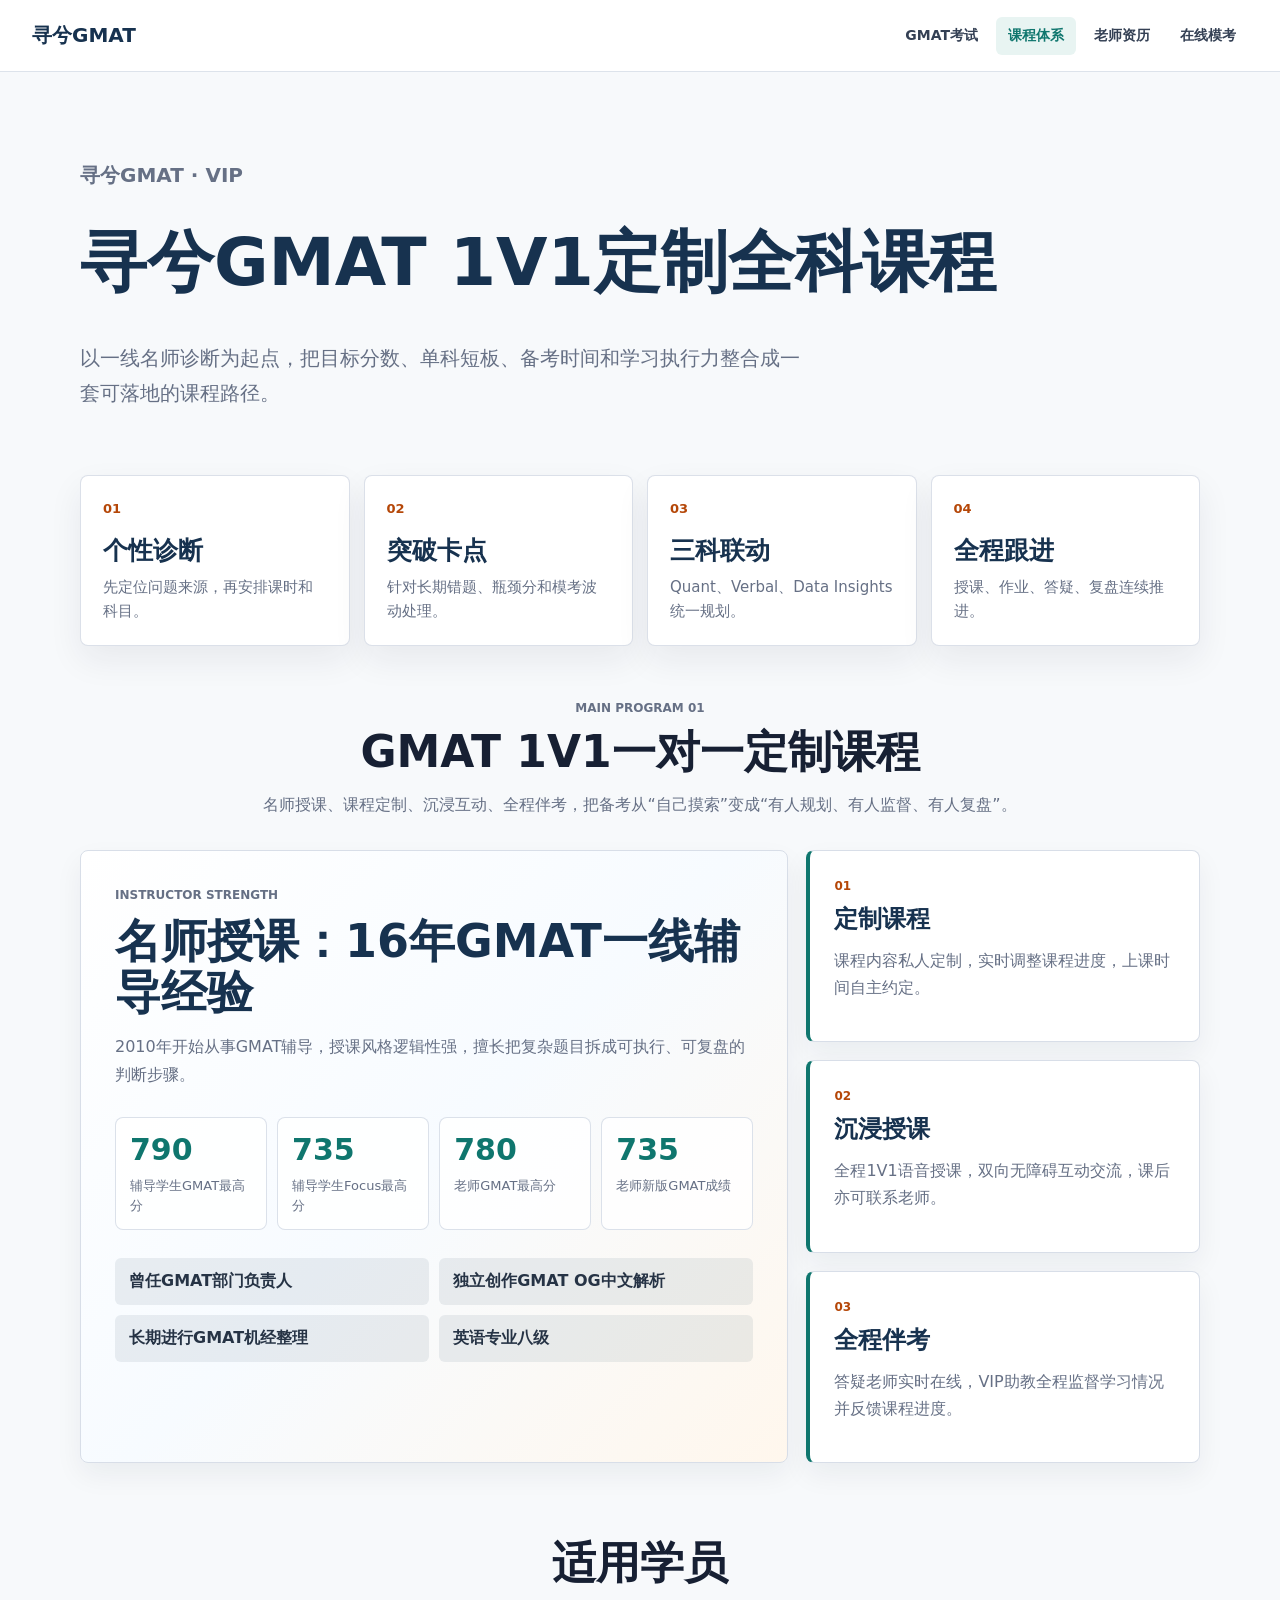
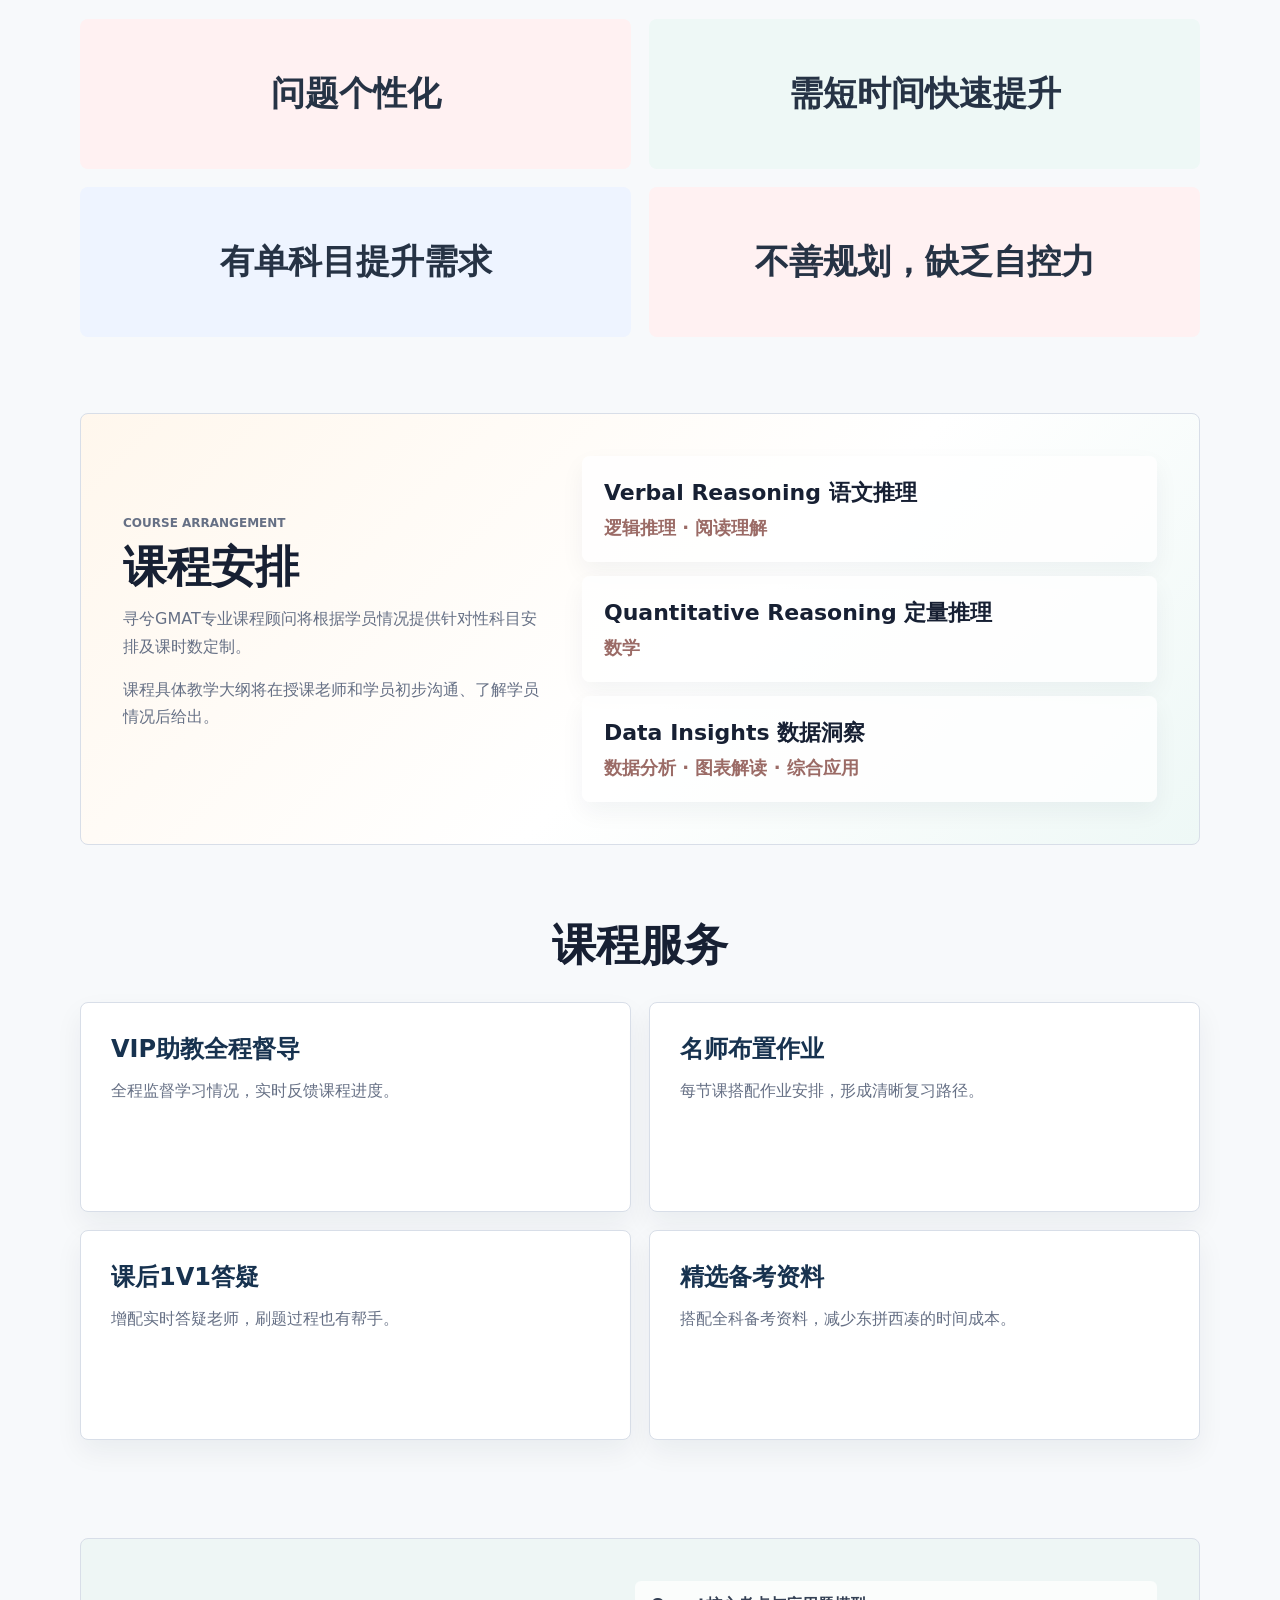
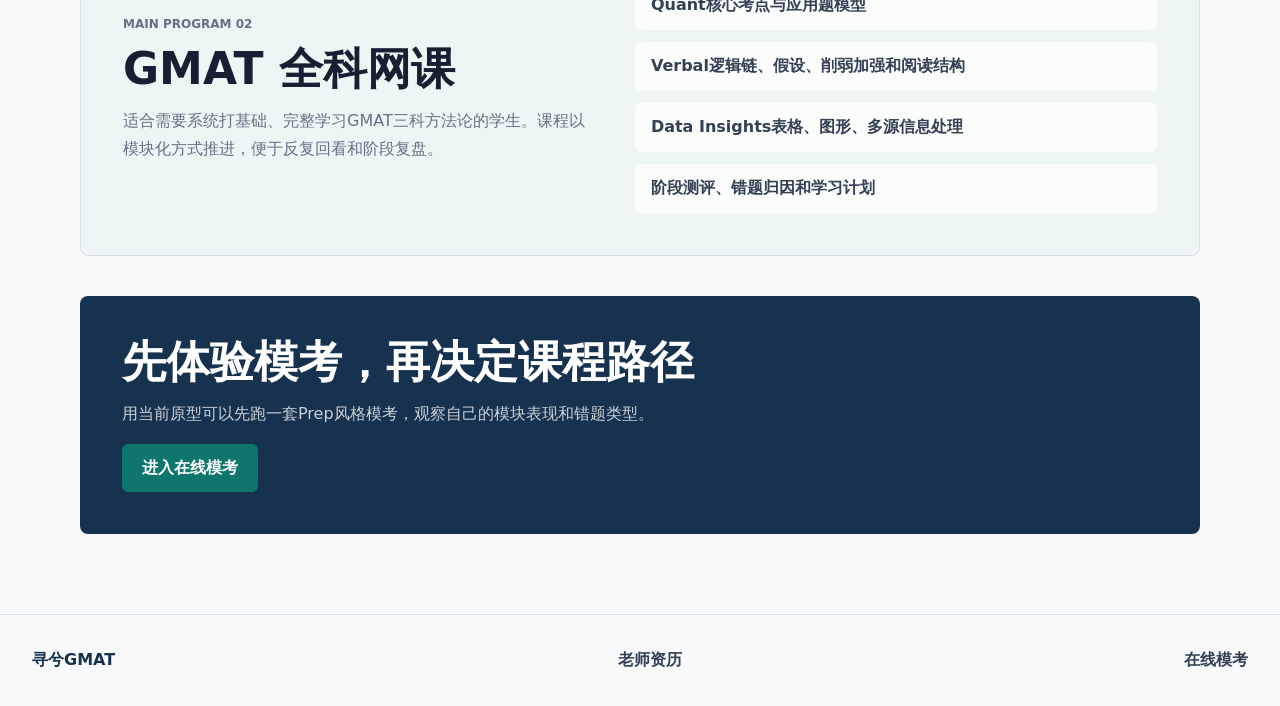
==== commit 3b689218: "Revert "Update course page to score improvement positioning" This reverts commit eb374a9e7ce62b2d23f" ====
--- a/courses.html
+++ b/courses.html
@@ -3,7 +3,7 @@
   <head>
     <meta charset="utf-8">
     <meta name="viewport" content="width=device-width, initial-scale=1">
-    <title>GMAT提分课程 | 提分课程与全科网课 | 寻兮GMAT</title>
+    <title>GMAT课程体系 | 一对一辅导与全科网课 | 寻兮GMAT</title>
     <link rel="stylesheet" href="site.css">
   </head>
   <body>
@@ -11,7 +11,7 @@
       <a class="brand" href="index.html">寻兮GMAT</a>
       <nav class="site-nav" aria-label="主导航">
         <a href="gmat.html">GMAT考试</a>
-        <a class="active" href="courses.html">提分课程</a>
+        <a class="active" href="courses.html">课程体系</a>
         <a href="teacher.html">老师资历</a>
         <a href="practice.html">在线模考</a>
       </nav>
@@ -20,8 +20,8 @@
     <main>
       <section class="course-hero">
         <p class="eyebrow">寻兮GMAT · VIP</p>
-        <h1>寻兮GMAT 提分课程</h1>
-        <p>围绕目标分数、单科短板、备考时间和学习执行力，搭建一套能诊断、能训练、能复盘的提分路径。</p>
+        <h1>寻兮GMAT 1V1定制全科课程</h1>
+        <p>以一线名师诊断为起点，把目标分数、单科短板、备考时间和学习执行力整合成一套可落地的课程路径。</p>
         <div class="advantage-strip">
           <article>
             <span>01</span>
@@ -49,37 +49,27 @@
       <section class="vip-section" id="one-on-one">
         <div class="section-head centered">
           <p class="eyebrow">Main Program 01</p>
-          <h2>GMAT 1V1提分课程</h2>
-          <p>用诊断、定制授课、阶段训练和模考复盘，把备考从“自己摸索”变成“有目标、有路径、有反馈”。</p>
+          <h2>GMAT 1V1一对一定制课程</h2>
+          <p>名师授课、课程定制、沉浸互动、全程伴考，把备考从“自己摸索”变成“有人规划、有人监督、有人复盘”。</p>
         </div>
 
         <div class="coach-grid">
-          <article class="scoreboard-card">
-            <p class="eyebrow">Scoreboard</p>
-            <h3>高分榜单</h3>
-            <p>以真实提分目标为导向，用阶段测评和模考复盘持续校准训练重点。</p>
-            <div class="scoreboard-list">
-              <div>
-                <span>GMAT Classic</span>
-                <strong>790</strong>
-                <p>辅导学生最高分</p>
-              </div>
-              <div>
-                <span>GMAT Focus</span>
-                <strong>735</strong>
-                <p>辅导学生最高分</p>
-              </div>
-              <div>
-                <span>Instructor Score</span>
-                <strong>780</strong>
-                <p>老师GMAT经典版最高分</p>
-              </div>
-              <div>
-                <span>Instructor Focus</span>
-                <strong>735</strong>
-                <p>老师新版GMAT成绩</p>
-              </div>
+          <article class="coach-card">
+            <p class="eyebrow">Instructor Strength</p>
+            <h3>名师授课：16年GMAT一线辅导经验</h3>
+            <p>2010年开始从事GMAT辅导，授课风格逻辑性强，擅长把复杂题目拆成可执行、可复盘的判断步骤。</p>
+            <div class="coach-stats">
+              <div><strong>790</strong><span>辅导学生GMAT最高分</span></div>
+              <div><strong>735</strong><span>辅导学生Focus最高分</span></div>
+              <div><strong>780</strong><span>老师GMAT最高分</span></div>
+              <div><strong>735</strong><span>老师新版GMAT成绩</span></div>
             </div>
+            <ul>
+              <li>曾任GMAT部门负责人</li>
+              <li>独立创作GMAT OG中文解析</li>
+              <li>长期进行GMAT机经整理</li>
+              <li>英语专业八级</li>
+            </ul>
           </article>
           <article class="support-card">
             <span>01</span>
--- a/site.css
+++ b/site.css
@@ -454,7 +454,7 @@
   margin-bottom: 76px;
 }
 
-.scoreboard-card,
+.coach-card,
 .support-card {
   padding: 24px;
   border: 1px solid var(--line);
@@ -463,14 +463,14 @@
   box-shadow: 0 12px 28px rgba(23, 32, 51, 0.06);
 }
 
-.scoreboard-card {
+.coach-card {
   grid-row: span 3;
   min-height: 460px;
   padding: 34px;
-  background: linear-gradient(135deg, #ffffff 0%, #f7fbff 48%, #eef8f6 100%);
-}
-
-.scoreboard-card h3 {
+  background: linear-gradient(135deg, #ffffff 0%, #f7fbff 50%, #fff7ed 100%);
+}
+
+.coach-card h3 {
   max-width: 680px;
   margin-bottom: 14px;
   color: var(--navy);
@@ -478,48 +478,55 @@
   line-height: 1.12;
 }
 
-.scoreboard-card > p {
+.coach-card p {
   max-width: 720px;
   color: var(--muted);
   line-height: 1.75;
 }
 
-.scoreboard-list {
-  display: grid;
-  grid-template-columns: repeat(2, minmax(0, 1fr));
-  gap: 14px;
+.coach-stats {
+  display: grid;
+  grid-template-columns: repeat(4, minmax(0, 1fr));
+  gap: 10px;
   margin: 28px 0;
 }
 
-.scoreboard-list div {
-  min-height: 154px;
-  padding: 20px;
+.coach-stats div {
+  min-height: 104px;
+  padding: 14px;
   border-radius: 8px;
   background: rgba(255, 255, 255, 0.82);
   border: 1px solid rgba(216, 222, 232, 0.9);
 }
 
-.scoreboard-list span {
+.coach-stats strong {
   display: block;
-  margin-bottom: 10px;
-  color: var(--coral);
-  font-size: 12px;
-  font-weight: 900;
-  text-transform: uppercase;
-}
-
-.scoreboard-list strong {
-  display: block;
-  margin-bottom: 10px;
+  margin-bottom: 8px;
   color: var(--teal);
-  font-size: clamp(42px, 6vw, 66px);
-  line-height: 0.95;
-}
-
-.scoreboard-list p {
+  font-size: 30px;
+}
+
+.coach-stats span {
+  color: var(--muted);
+  font-size: 13px;
+  line-height: 1.4;
+}
+
+.coach-card ul {
+  display: grid;
+  grid-template-columns: repeat(2, minmax(0, 1fr));
+  gap: 10px;
   margin: 0;
-  color: var(--muted);
-  line-height: 1.45;
+  padding: 0;
+  list-style: none;
+}
+
+.coach-card li {
+  padding: 13px 14px;
+  border-radius: 6px;
+  background: rgba(23, 50, 79, 0.08);
+  color: #263345;
+  font-weight: 800;
 }
 
 .support-card {
@@ -753,7 +760,8 @@
   .course-detail,
   .advantage-strip,
   .coach-grid,
-  .scoreboard-list,
+  .coach-stats,
+  .coach-card ul,
   .student-grid,
   .schedule-panel,
   .service-grid,
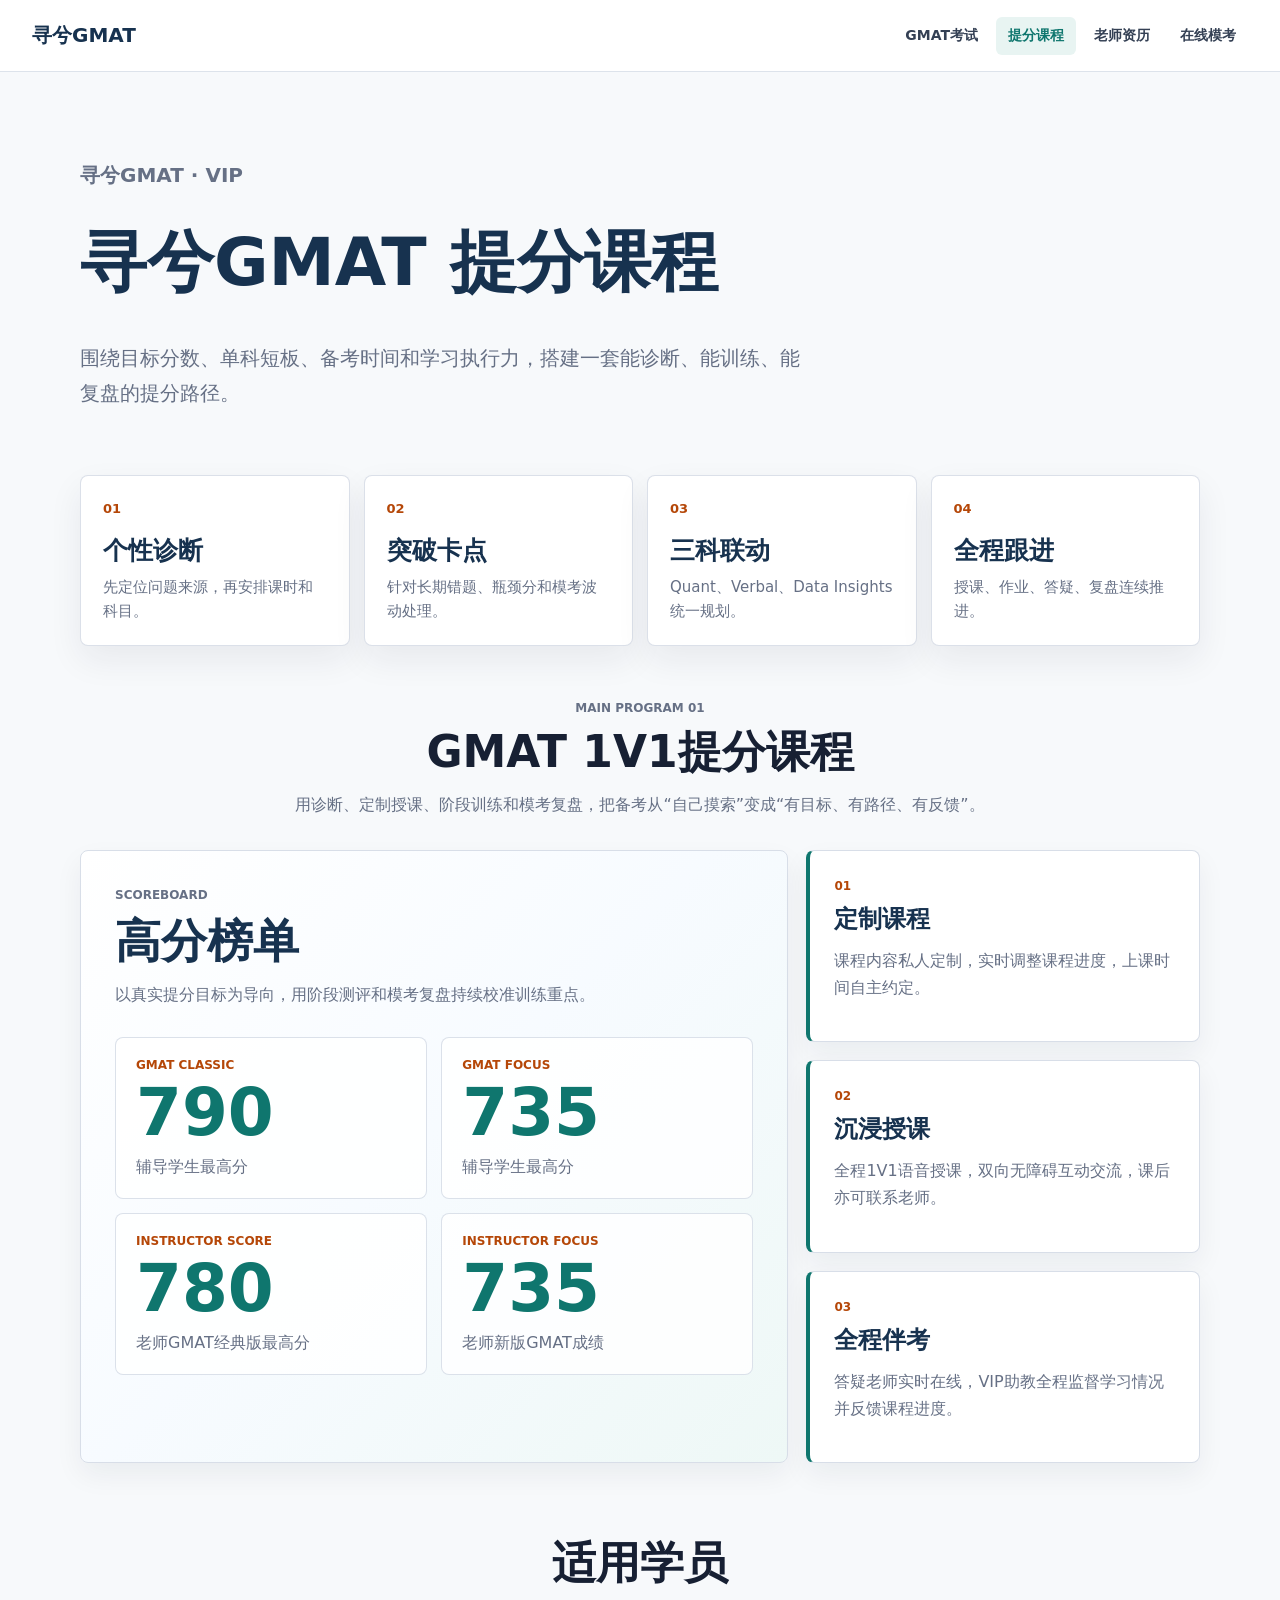
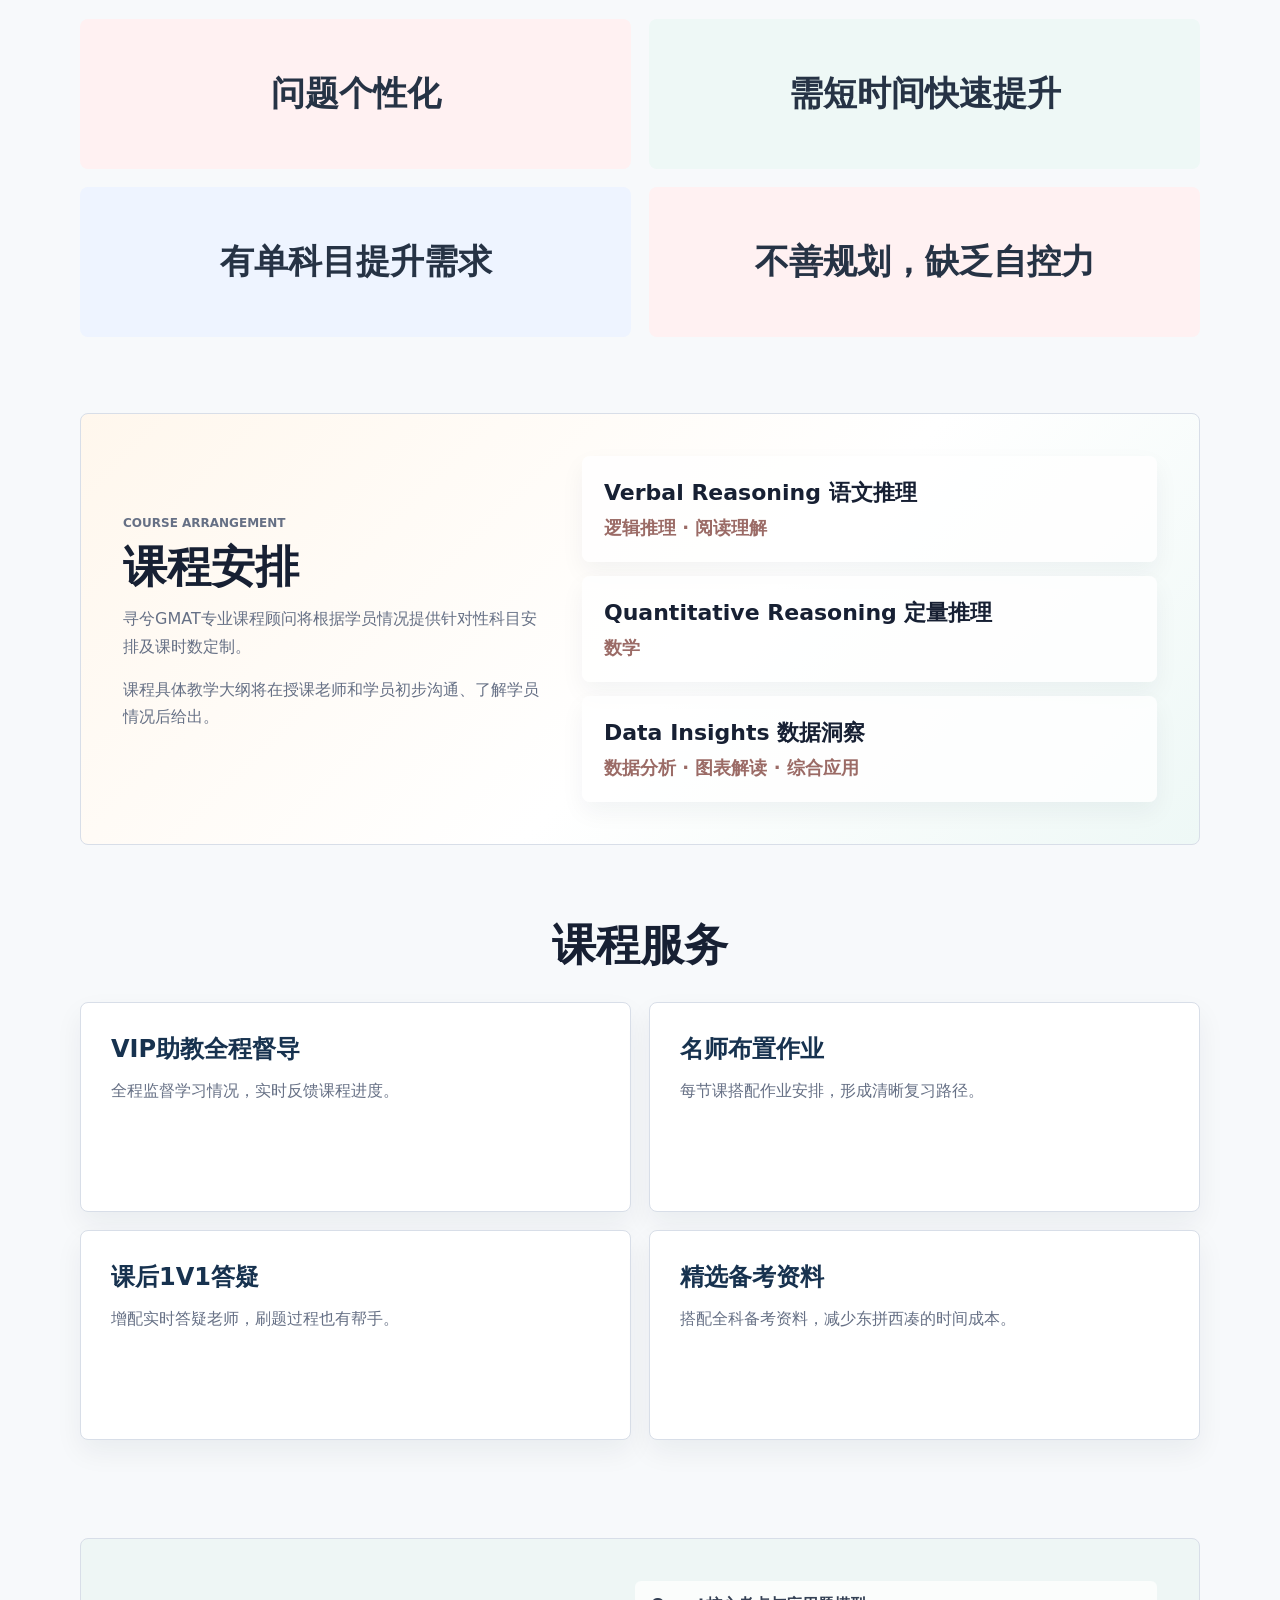
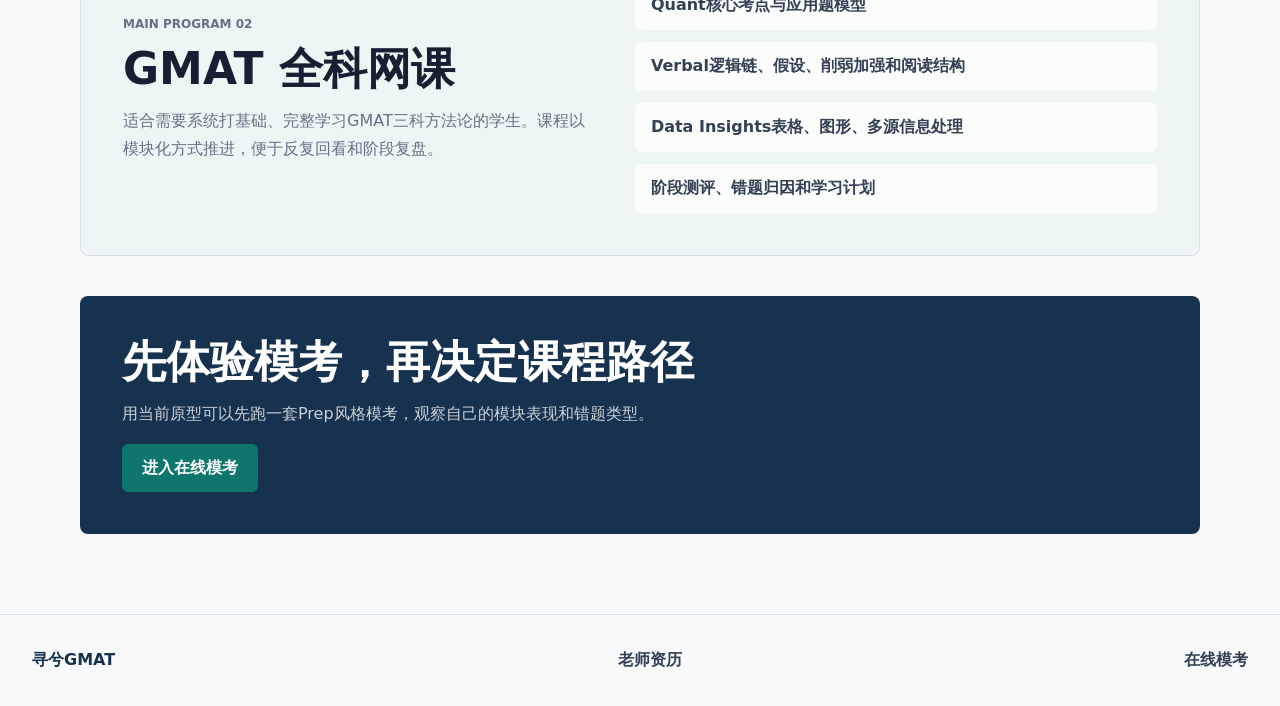
==== commit f1044510: "Revert "Revert "Update course page to score improvement positioning"" This reverts commit 3b68921802" ====
--- a/courses.html
+++ b/courses.html
@@ -3,7 +3,7 @@
   <head>
     <meta charset="utf-8">
     <meta name="viewport" content="width=device-width, initial-scale=1">
-    <title>GMAT课程体系 | 一对一辅导与全科网课 | 寻兮GMAT</title>
+    <title>GMAT提分课程 | 提分课程与全科网课 | 寻兮GMAT</title>
     <link rel="stylesheet" href="site.css">
   </head>
   <body>
@@ -11,7 +11,7 @@
       <a class="brand" href="index.html">寻兮GMAT</a>
       <nav class="site-nav" aria-label="主导航">
         <a href="gmat.html">GMAT考试</a>
-        <a class="active" href="courses.html">课程体系</a>
+        <a class="active" href="courses.html">提分课程</a>
         <a href="teacher.html">老师资历</a>
         <a href="practice.html">在线模考</a>
       </nav>
@@ -20,8 +20,8 @@
     <main>
       <section class="course-hero">
         <p class="eyebrow">寻兮GMAT · VIP</p>
-        <h1>寻兮GMAT 1V1定制全科课程</h1>
-        <p>以一线名师诊断为起点，把目标分数、单科短板、备考时间和学习执行力整合成一套可落地的课程路径。</p>
+        <h1>寻兮GMAT 提分课程</h1>
+        <p>围绕目标分数、单科短板、备考时间和学习执行力，搭建一套能诊断、能训练、能复盘的提分路径。</p>
         <div class="advantage-strip">
           <article>
             <span>01</span>
@@ -49,27 +49,37 @@
       <section class="vip-section" id="one-on-one">
         <div class="section-head centered">
           <p class="eyebrow">Main Program 01</p>
-          <h2>GMAT 1V1一对一定制课程</h2>
-          <p>名师授课、课程定制、沉浸互动、全程伴考，把备考从“自己摸索”变成“有人规划、有人监督、有人复盘”。</p>
+          <h2>GMAT 1V1提分课程</h2>
+          <p>用诊断、定制授课、阶段训练和模考复盘，把备考从“自己摸索”变成“有目标、有路径、有反馈”。</p>
         </div>
 
         <div class="coach-grid">
-          <article class="coach-card">
-            <p class="eyebrow">Instructor Strength</p>
-            <h3>名师授课：16年GMAT一线辅导经验</h3>
-            <p>2010年开始从事GMAT辅导，授课风格逻辑性强，擅长把复杂题目拆成可执行、可复盘的判断步骤。</p>
-            <div class="coach-stats">
-              <div><strong>790</strong><span>辅导学生GMAT最高分</span></div>
-              <div><strong>735</strong><span>辅导学生Focus最高分</span></div>
-              <div><strong>780</strong><span>老师GMAT最高分</span></div>
-              <div><strong>735</strong><span>老师新版GMAT成绩</span></div>
+          <article class="scoreboard-card">
+            <p class="eyebrow">Scoreboard</p>
+            <h3>高分榜单</h3>
+            <p>以真实提分目标为导向，用阶段测评和模考复盘持续校准训练重点。</p>
+            <div class="scoreboard-list">
+              <div>
+                <span>GMAT Classic</span>
+                <strong>790</strong>
+                <p>辅导学生最高分</p>
+              </div>
+              <div>
+                <span>GMAT Focus</span>
+                <strong>735</strong>
+                <p>辅导学生最高分</p>
+              </div>
+              <div>
+                <span>Instructor Score</span>
+                <strong>780</strong>
+                <p>老师GMAT经典版最高分</p>
+              </div>
+              <div>
+                <span>Instructor Focus</span>
+                <strong>735</strong>
+                <p>老师新版GMAT成绩</p>
+              </div>
             </div>
-            <ul>
-              <li>曾任GMAT部门负责人</li>
-              <li>独立创作GMAT OG中文解析</li>
-              <li>长期进行GMAT机经整理</li>
-              <li>英语专业八级</li>
-            </ul>
           </article>
           <article class="support-card">
             <span>01</span>
--- a/site.css
+++ b/site.css
@@ -454,7 +454,7 @@
   margin-bottom: 76px;
 }
 
-.coach-card,
+.scoreboard-card,
 .support-card {
   padding: 24px;
   border: 1px solid var(--line);
@@ -463,14 +463,14 @@
   box-shadow: 0 12px 28px rgba(23, 32, 51, 0.06);
 }
 
-.coach-card {
+.scoreboard-card {
   grid-row: span 3;
   min-height: 460px;
   padding: 34px;
-  background: linear-gradient(135deg, #ffffff 0%, #f7fbff 50%, #fff7ed 100%);
-}
-
-.coach-card h3 {
+  background: linear-gradient(135deg, #ffffff 0%, #f7fbff 48%, #eef8f6 100%);
+}
+
+.scoreboard-card h3 {
   max-width: 680px;
   margin-bottom: 14px;
   color: var(--navy);
@@ -478,55 +478,48 @@
   line-height: 1.12;
 }
 
-.coach-card p {
+.scoreboard-card > p {
   max-width: 720px;
   color: var(--muted);
   line-height: 1.75;
 }
 
-.coach-stats {
-  display: grid;
-  grid-template-columns: repeat(4, minmax(0, 1fr));
-  gap: 10px;
+.scoreboard-list {
+  display: grid;
+  grid-template-columns: repeat(2, minmax(0, 1fr));
+  gap: 14px;
   margin: 28px 0;
 }
 
-.coach-stats div {
-  min-height: 104px;
-  padding: 14px;
+.scoreboard-list div {
+  min-height: 154px;
+  padding: 20px;
   border-radius: 8px;
   background: rgba(255, 255, 255, 0.82);
   border: 1px solid rgba(216, 222, 232, 0.9);
 }
 
-.coach-stats strong {
-  display: block;
-  margin-bottom: 8px;
+.scoreboard-list span {
+  display: block;
+  margin-bottom: 10px;
+  color: var(--coral);
+  font-size: 12px;
+  font-weight: 900;
+  text-transform: uppercase;
+}
+
+.scoreboard-list strong {
+  display: block;
+  margin-bottom: 10px;
   color: var(--teal);
-  font-size: 30px;
-}
-
-.coach-stats span {
-  color: var(--muted);
-  font-size: 13px;
-  line-height: 1.4;
-}
-
-.coach-card ul {
-  display: grid;
-  grid-template-columns: repeat(2, minmax(0, 1fr));
-  gap: 10px;
+  font-size: clamp(42px, 6vw, 66px);
+  line-height: 0.95;
+}
+
+.scoreboard-list p {
   margin: 0;
-  padding: 0;
-  list-style: none;
-}
-
-.coach-card li {
-  padding: 13px 14px;
-  border-radius: 6px;
-  background: rgba(23, 50, 79, 0.08);
-  color: #263345;
-  font-weight: 800;
+  color: var(--muted);
+  line-height: 1.45;
 }
 
 .support-card {
@@ -760,8 +753,7 @@
   .course-detail,
   .advantage-strip,
   .coach-grid,
-  .coach-stats,
-  .coach-card ul,
+  .scoreboard-list,
   .student-grid,
   .schedule-panel,
   .service-grid,
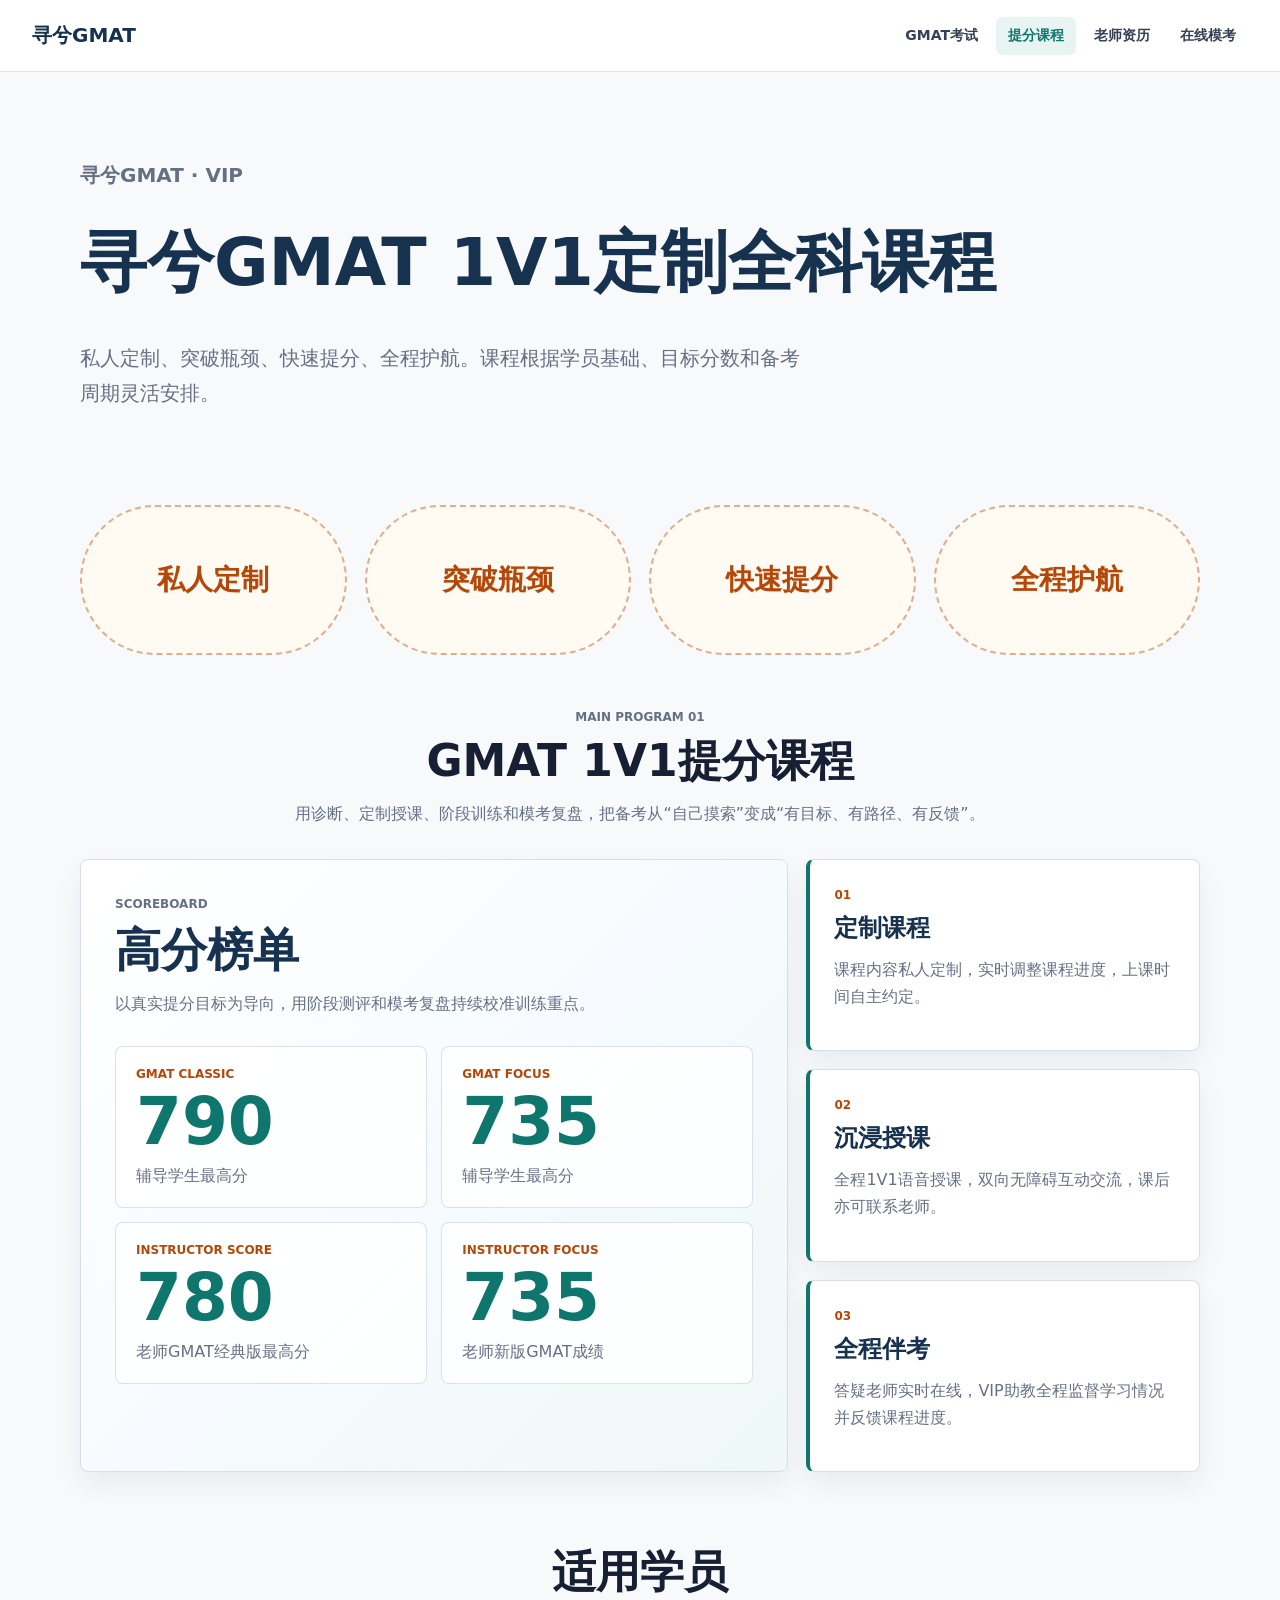
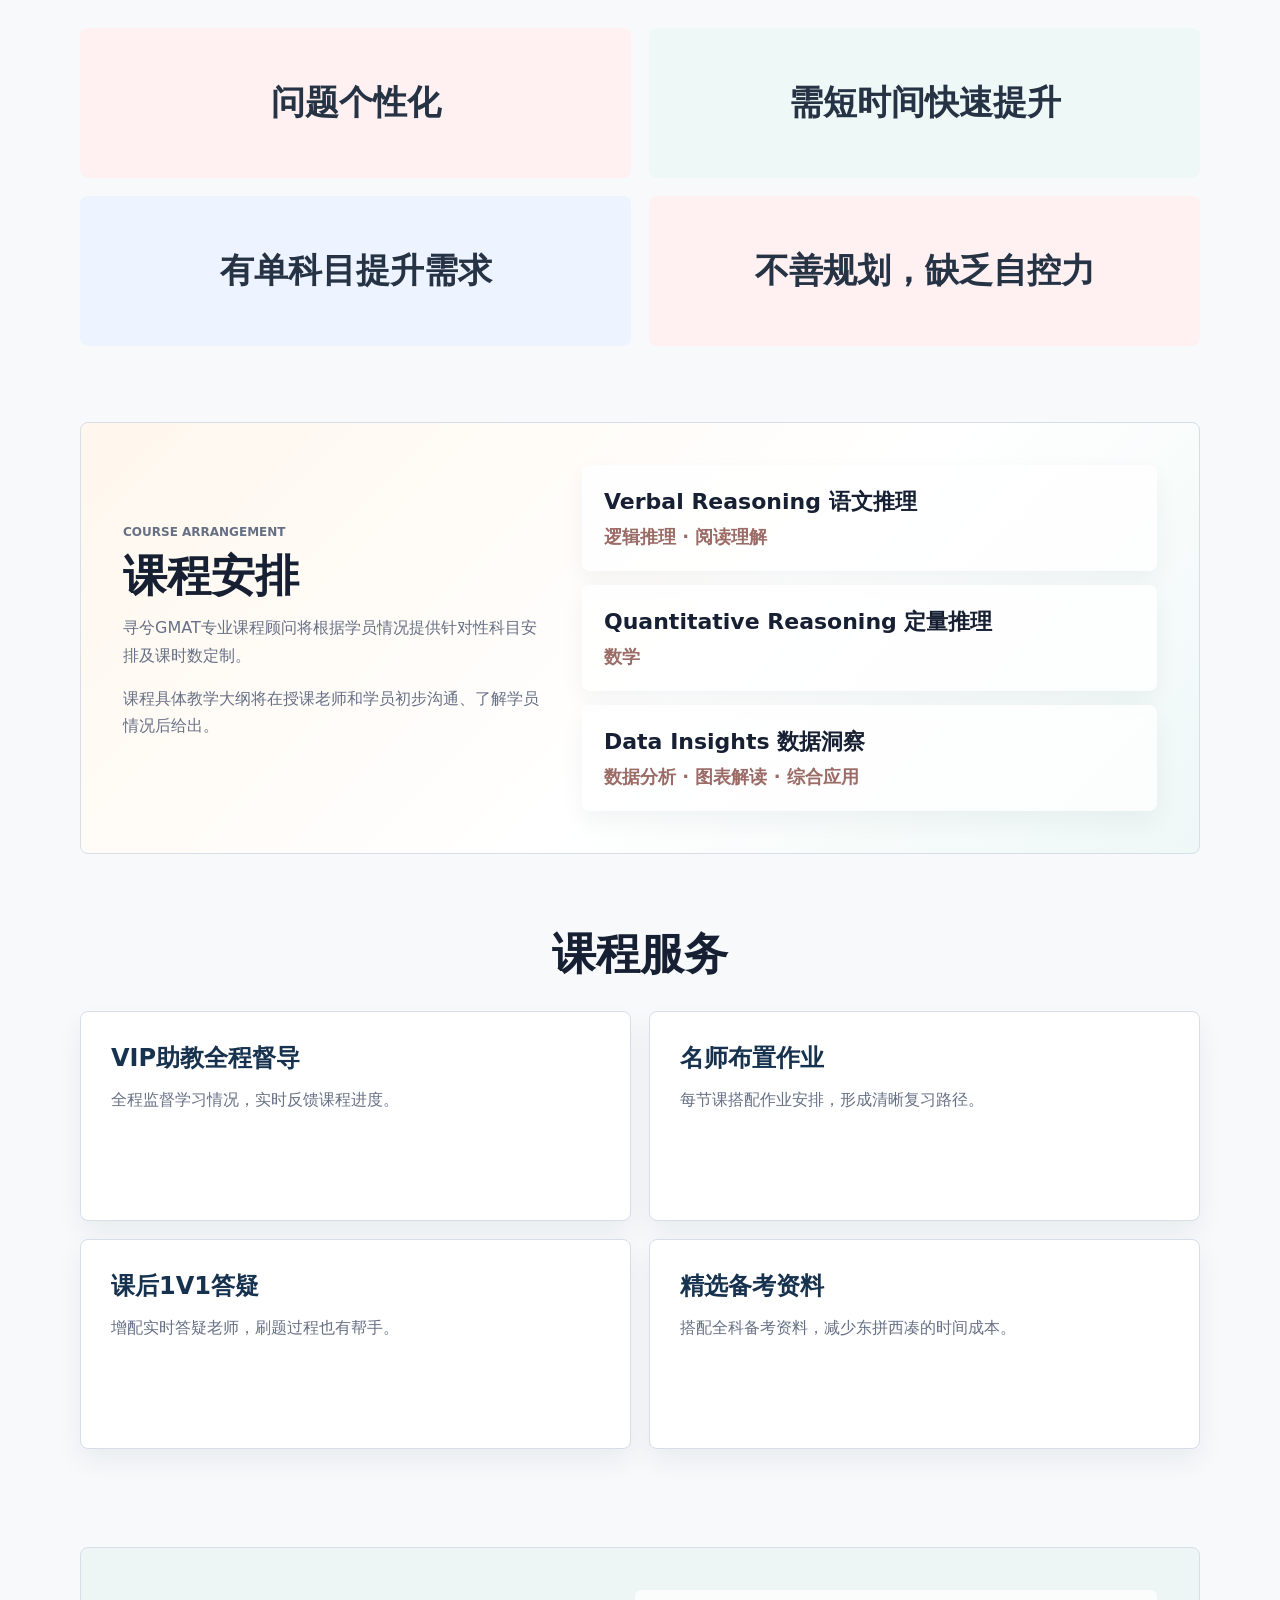
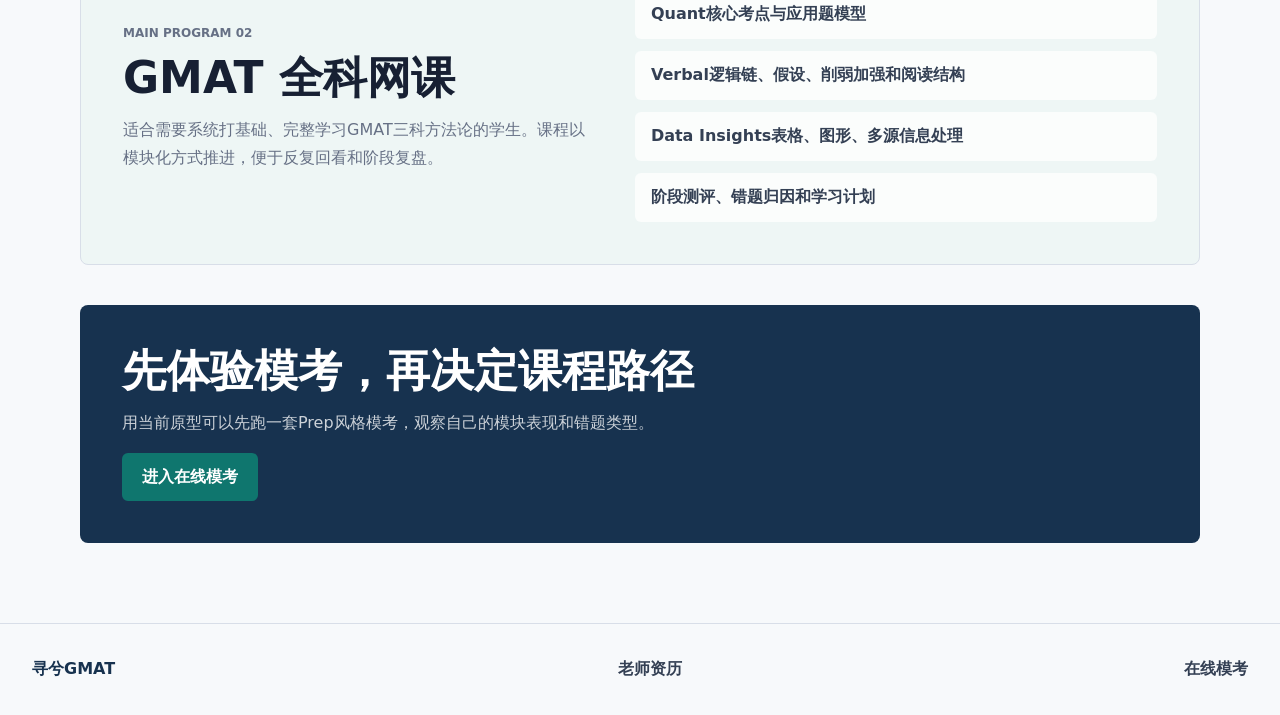
==== commit ffa94a4c: "Restore VIP course hero pills" ====
--- a/courses.html
+++ b/courses.html
@@ -20,28 +20,20 @@
     <main>
       <section class="course-hero">
         <p class="eyebrow">寻兮GMAT · VIP</p>
-        <h1>寻兮GMAT 提分课程</h1>
-        <p>围绕目标分数、单科短板、备考时间和学习执行力，搭建一套能诊断、能训练、能复盘的提分路径。</p>
+        <h1>寻兮GMAT 1V1定制全科课程</h1>
+        <p>私人定制、突破瓶颈、快速提分、全程护航。课程根据学员基础、目标分数和备考周期灵活安排。</p>
         <div class="advantage-strip">
           <article>
-            <span>01</span>
-            <strong>个性诊断</strong>
-            <p>先定位问题来源，再安排课时和科目。</p>
+            <strong>私人定制</strong>
           </article>
           <article>
-            <span>02</span>
-            <strong>突破卡点</strong>
-            <p>针对长期错题、瓶颈分和模考波动处理。</p>
+            <strong>突破瓶颈</strong>
           </article>
           <article>
-            <span>03</span>
-            <strong>三科联动</strong>
-            <p>Quant、Verbal、Data Insights 统一规划。</p>
+            <strong>快速提分</strong>
           </article>
           <article>
-            <span>04</span>
-            <strong>全程跟进</strong>
-            <p>授课、作业、答疑、复盘连续推进。</p>
+            <strong>全程护航</strong>
           </article>
         </div>
       </section>
--- a/site.css
+++ b/site.css
@@ -345,39 +345,27 @@
 .advantage-strip {
   display: grid;
   grid-template-columns: repeat(4, minmax(0, 1fr));
-  gap: 14px;
-  margin-top: 18px;
+  gap: 18px;
+  margin-top: 48px;
 }
 
 .advantage-strip article {
-  min-height: 168px;
-  padding: 22px;
-  border-radius: 8px;
-  background: #ffffff;
-  border: 1px solid rgba(216, 222, 232, 0.92);
-  box-shadow: 0 14px 34px rgba(23, 32, 51, 0.07);
-}
-
-.advantage-strip span {
-  display: inline-flex;
-  margin-bottom: 18px;
+  display: grid;
+  place-items: center;
+  min-height: 150px;
+  padding: 20px;
+  border: 2px dashed rgba(181, 71, 8, 0.42);
+  border-radius: 999px;
+  background: #fffaf2;
+  box-shadow: none;
+}
+
+.advantage-strip strong {
+  display: block;
+  margin: 0;
   color: var(--coral);
-  font-size: 13px;
-  font-weight: 900;
-}
-
-.advantage-strip strong {
-  display: block;
-  margin-bottom: 8px;
-  color: var(--navy);
-  font-size: 25px;
-}
-
-.advantage-strip p {
-  margin: 0;
-  color: var(--muted);
-  font-size: 15px;
-  line-height: 1.6;
+  font-size: clamp(22px, 2.2vw, 30px);
+  font-weight: 900;
 }
 
 .page-hero h1,
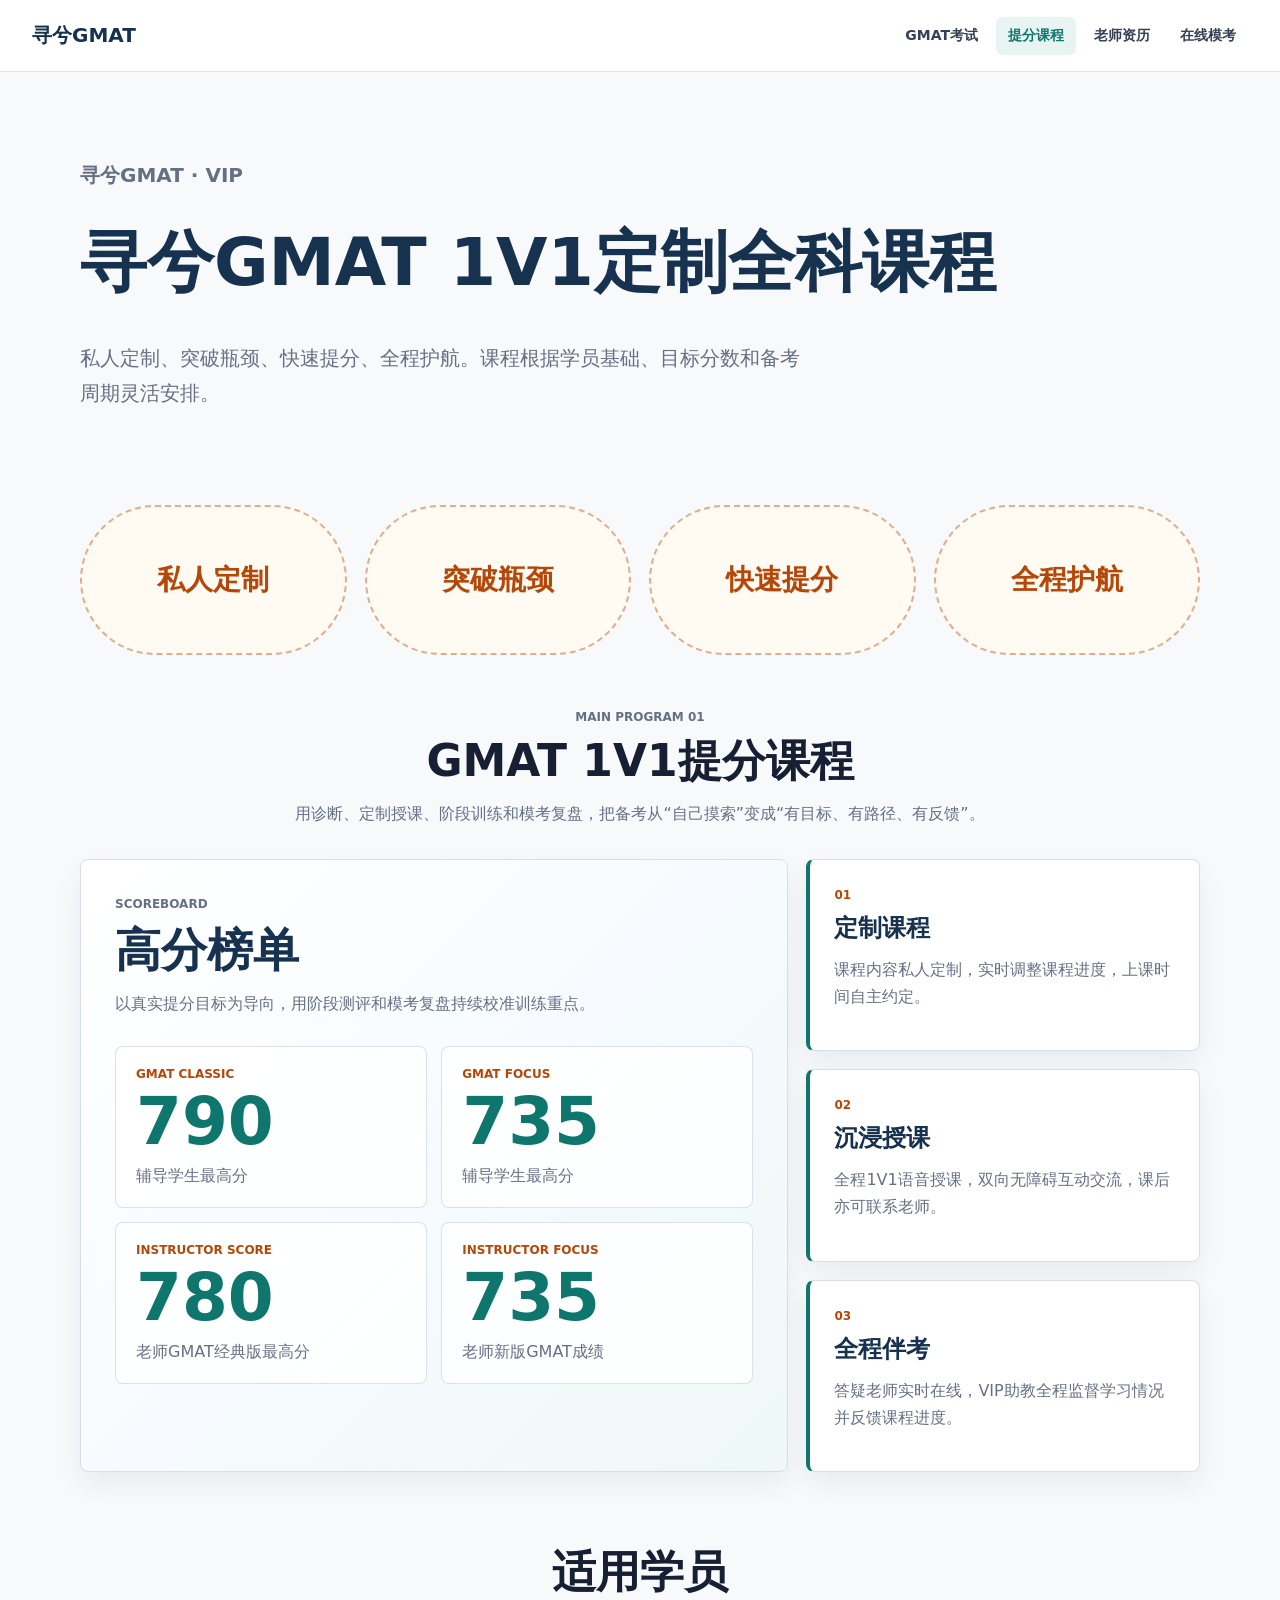
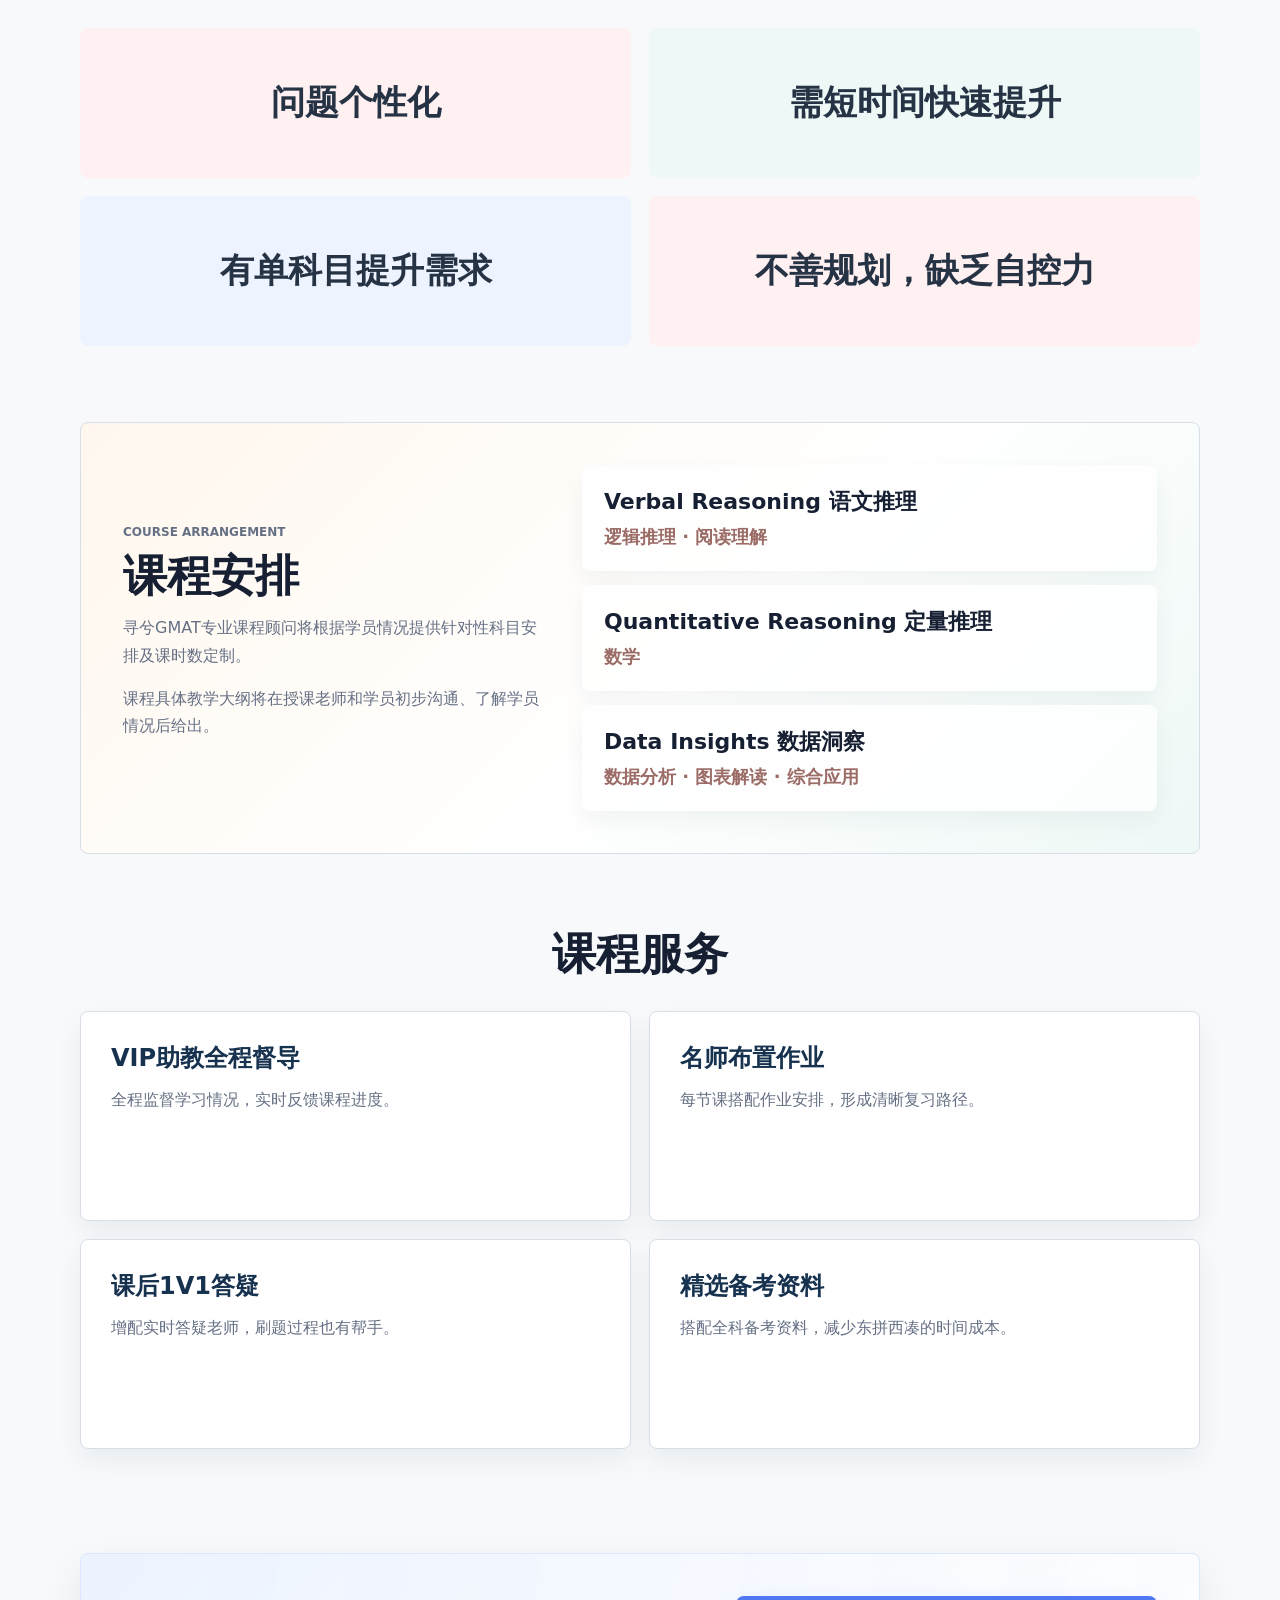
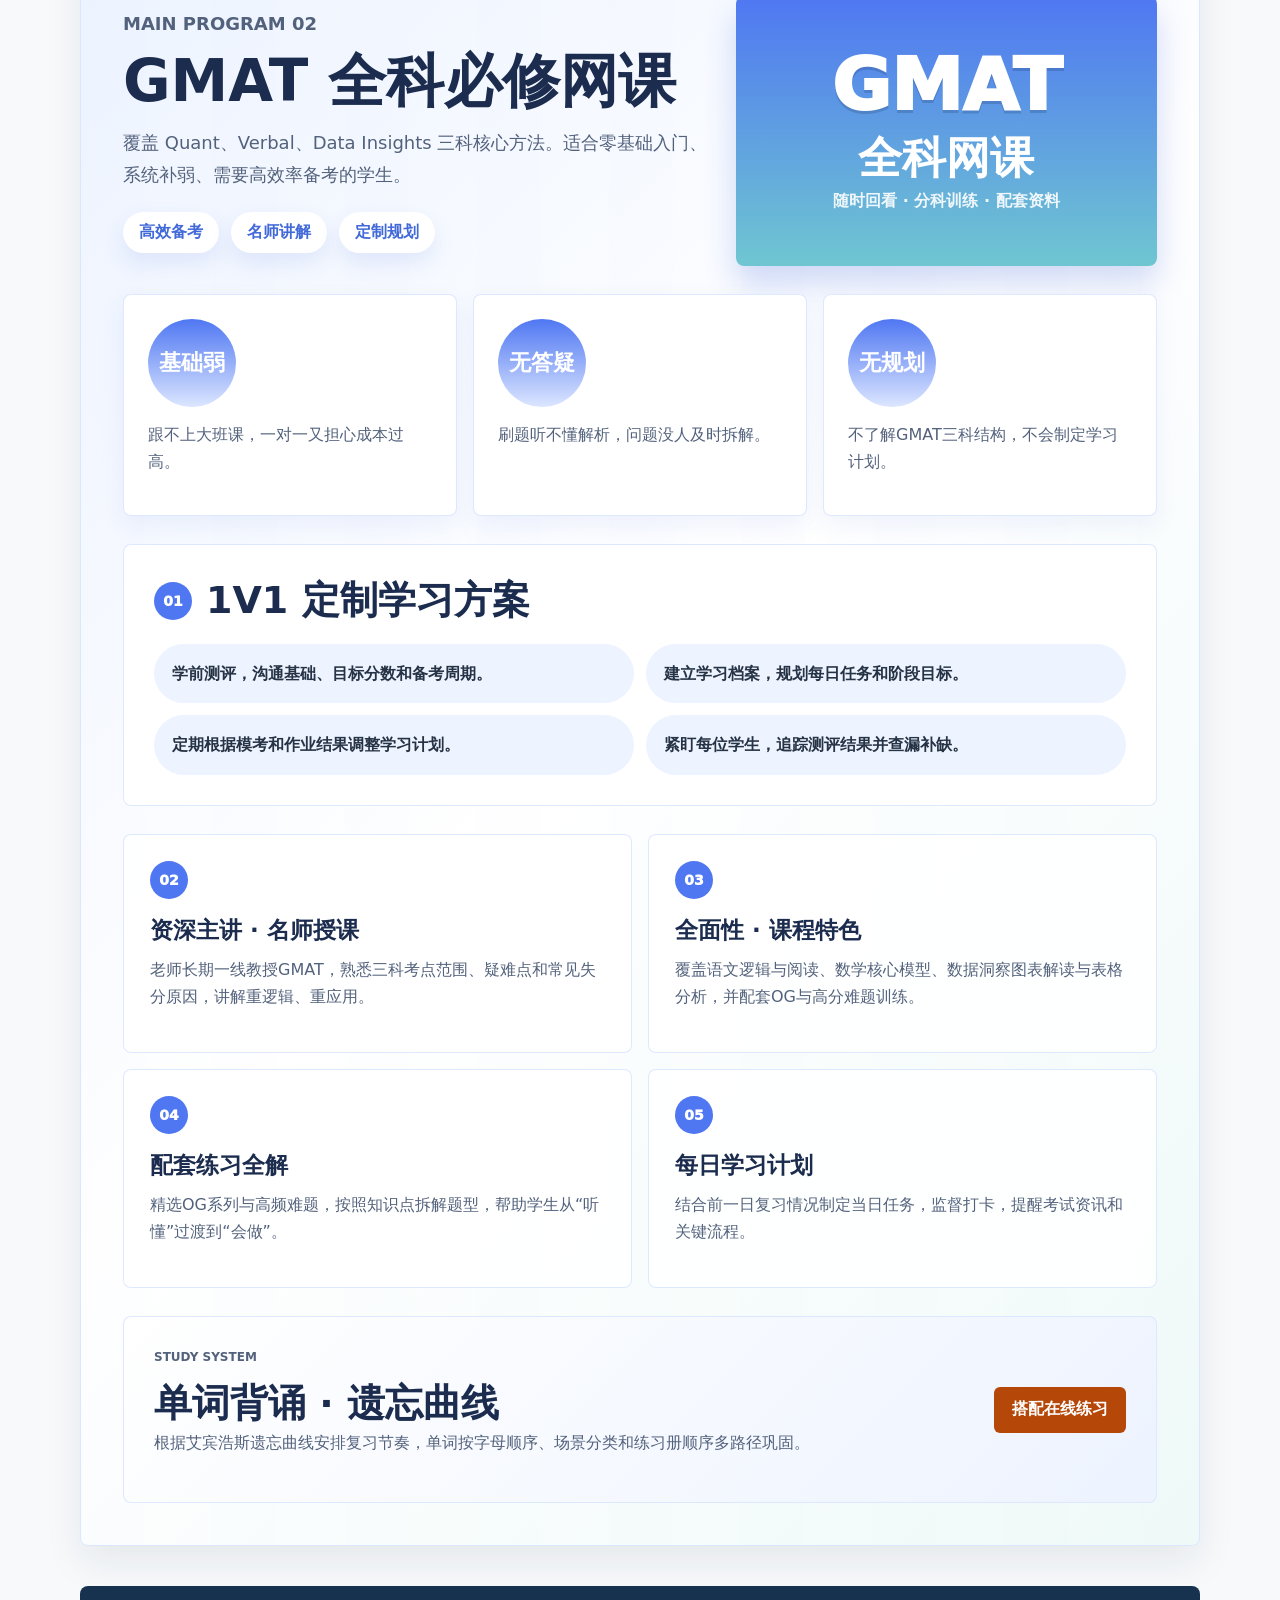
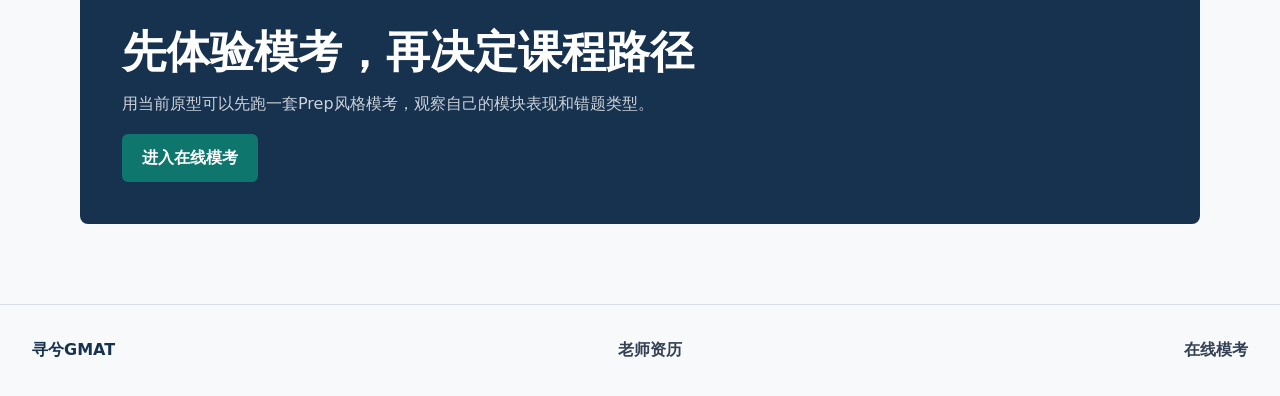
==== commit f37e7a38: "Expand GMAT online course section" ====
--- a/courses.html
+++ b/courses.html
@@ -137,18 +137,84 @@
         </div>
       </section>
 
-      <section class="course-detail muted" id="online-course">
-        <div>
-          <p class="eyebrow">Main Program 02</p>
-          <h2>GMAT 全科网课</h2>
-          <p>适合需要系统打基础、完整学习GMAT三科方法论的学生。课程以模块化方式推进，便于反复回看和阶段复盘。</p>
-        </div>
-        <ul>
-          <li>Quant核心考点与应用题模型</li>
-          <li>Verbal逻辑链、假设、削弱加强和阅读结构</li>
-          <li>Data Insights表格、图形、多源信息处理</li>
-          <li>阶段测评、错题归因和学习计划</li>
-        </ul>
+      <section class="online-course" id="online-course">
+        <div class="online-hero">
+          <div>
+            <p class="eyebrow">Main Program 02</p>
+            <h2>GMAT 全科必修网课</h2>
+            <p>覆盖 Quant、Verbal、Data Insights 三科核心方法。适合零基础入门、系统补弱、需要高效率备考的学生。</p>
+            <div class="online-tags">
+              <span>高效备考</span>
+              <span>名师讲解</span>
+              <span>定制规划</span>
+            </div>
+          </div>
+          <div class="online-device" aria-label="网课学习场景">
+            <span>GMAT</span>
+            <strong>全科网课</strong>
+            <em>随时回看 · 分科训练 · 配套资料</em>
+          </div>
+        </div>
+
+        <div class="pain-grid" aria-label="适合学员">
+          <article>
+            <strong>基础弱</strong>
+            <p>跟不上大班课，一对一又担心成本过高。</p>
+          </article>
+          <article>
+            <strong>无答疑</strong>
+            <p>刷题听不懂解析，问题没人及时拆解。</p>
+          </article>
+          <article>
+            <strong>无规划</strong>
+            <p>不了解GMAT三科结构，不会制定学习计划。</p>
+          </article>
+        </div>
+
+        <div class="online-panel">
+          <div class="panel-title">
+            <span>01</span>
+            <h3>1V1 定制学习方案</h3>
+          </div>
+          <div class="feature-list">
+            <p>学前测评，沟通基础、目标分数和备考周期。</p>
+            <p>建立学习档案，规划每日任务和阶段目标。</p>
+            <p>定期根据模考和作业结果调整学习计划。</p>
+            <p>紧盯每位学生，追踪测评结果并查漏补缺。</p>
+          </div>
+        </div>
+
+        <div class="online-grid">
+          <article>
+            <span>02</span>
+            <strong>资深主讲 · 名师授课</strong>
+            <p>老师长期一线教授GMAT，熟悉三科考点范围、疑难点和常见失分原因，讲解重逻辑、重应用。</p>
+          </article>
+          <article>
+            <span>03</span>
+            <strong>全面性 · 课程特色</strong>
+            <p>覆盖语文逻辑与阅读、数学核心模型、数据洞察图表解读与表格分析，并配套OG与高分难题训练。</p>
+          </article>
+          <article>
+            <span>04</span>
+            <strong>配套练习全解</strong>
+            <p>精选OG系列与高频难题，按照知识点拆解题型，帮助学生从“听懂”过渡到“会做”。</p>
+          </article>
+          <article>
+            <span>05</span>
+            <strong>每日学习计划</strong>
+            <p>结合前一日复习情况制定当日任务，监督打卡，提醒考试资讯和关键流程。</p>
+          </article>
+        </div>
+
+        <div class="memory-curve">
+          <div>
+            <p class="eyebrow">Study System</p>
+            <h3>单词背诵 · 遗忘曲线</h3>
+            <p>根据艾宾浩斯遗忘曲线安排复习节奏，单词按字母顺序、场景分类和练习册顺序多路径巩固。</p>
+          </div>
+          <a class="secondary-course-link" href="practice.html">搭配在线练习</a>
+        </div>
       </section>
 
       <section class="cta-band">
--- a/site.css
+++ b/site.css
@@ -638,6 +638,220 @@
   font-weight: 750;
 }
 
+.online-course {
+  width: min(1120px, calc(100vw - 32px));
+  margin: 34px auto 0;
+  padding: 42px;
+  border: 1px solid #dbe7ff;
+  border-radius: 8px;
+  background:
+    linear-gradient(135deg, rgba(236, 243, 255, 0.96), rgba(255, 255, 255, 0.96) 48%, rgba(239, 250, 248, 0.96)),
+    repeating-linear-gradient(90deg, rgba(74, 111, 224, 0.08) 0 64px, transparent 64px 132px);
+  box-shadow: 0 16px 38px rgba(23, 32, 51, 0.08);
+}
+
+.online-hero {
+  display: grid;
+  grid-template-columns: minmax(0, 1fr) minmax(280px, 0.72fr);
+  gap: 28px;
+  align-items: center;
+  margin-bottom: 28px;
+}
+
+.online-hero h2 {
+  color: #1b2c4f;
+  font-size: clamp(34px, 5vw, 58px);
+}
+
+.online-hero p {
+  max-width: 640px;
+  color: #53627c;
+  font-size: 18px;
+  line-height: 1.75;
+}
+
+.online-tags {
+  display: flex;
+  flex-wrap: wrap;
+  gap: 12px;
+  margin-top: 22px;
+}
+
+.online-tags span {
+  padding: 10px 16px;
+  border-radius: 999px;
+  background: #ffffff;
+  color: #4169d8;
+  font-weight: 900;
+  box-shadow: 0 10px 22px rgba(65, 105, 216, 0.12);
+}
+
+.online-device {
+  min-height: 270px;
+  display: grid;
+  align-content: center;
+  justify-items: center;
+  padding: 28px;
+  border-radius: 8px;
+  background: linear-gradient(180deg, #4f77f2 0%, #6fc6d1 100%);
+  color: #ffffff;
+  text-align: center;
+  box-shadow: 0 18px 32px rgba(65, 105, 216, 0.24);
+}
+
+.online-device span {
+  font-size: clamp(42px, 6vw, 72px);
+  font-weight: 950;
+  line-height: 1;
+  text-shadow: 0 3px 0 rgba(17, 32, 64, 0.18);
+}
+
+.online-device strong {
+  margin: 14px 0 10px;
+  font-size: clamp(30px, 4vw, 44px);
+  line-height: 1.05;
+}
+
+.online-device em {
+  font-style: normal;
+  font-weight: 850;
+  opacity: 0.9;
+}
+
+.pain-grid,
+.online-grid {
+  display: grid;
+  gap: 16px;
+}
+
+.pain-grid {
+  grid-template-columns: repeat(3, minmax(0, 1fr));
+  margin-bottom: 28px;
+}
+
+.pain-grid article {
+  min-height: 150px;
+  padding: 24px;
+  border-radius: 8px;
+  background: #ffffff;
+  border: 1px solid rgba(219, 231, 255, 0.9);
+  box-shadow: 0 10px 24px rgba(65, 105, 216, 0.08);
+}
+
+.pain-grid strong {
+  display: inline-grid;
+  place-items: center;
+  width: 88px;
+  height: 88px;
+  margin-bottom: 14px;
+  border-radius: 50%;
+  background: linear-gradient(180deg, #4f77f2, #dce6ff);
+  color: #ffffff;
+  font-size: 22px;
+  font-weight: 950;
+}
+
+.pain-grid p,
+.online-grid p,
+.feature-list p,
+.memory-curve p {
+  color: #53627c;
+  line-height: 1.7;
+}
+
+.online-panel,
+.memory-curve {
+  margin-bottom: 28px;
+  padding: 30px;
+  border-radius: 8px;
+  background: #ffffff;
+  border: 1px solid rgba(219, 231, 255, 0.9);
+}
+
+.panel-title {
+  display: flex;
+  gap: 14px;
+  align-items: center;
+  margin-bottom: 18px;
+}
+
+.panel-title span,
+.online-grid span {
+  display: inline-grid;
+  place-items: center;
+  width: 38px;
+  height: 38px;
+  border-radius: 50%;
+  background: #4f77f2;
+  color: #ffffff;
+  font-size: 14px;
+  font-weight: 950;
+}
+
+.panel-title h3,
+.memory-curve h3 {
+  margin: 0;
+  color: #1b2c4f;
+  font-size: clamp(26px, 3.5vw, 38px);
+}
+
+.feature-list {
+  display: grid;
+  grid-template-columns: repeat(2, minmax(0, 1fr));
+  gap: 12px;
+}
+
+.feature-list p {
+  margin: 0;
+  padding: 16px 18px;
+  border-radius: 999px;
+  background: #edf3ff;
+  color: #263345;
+  font-weight: 780;
+}
+
+.online-grid {
+  grid-template-columns: repeat(2, minmax(0, 1fr));
+  margin-bottom: 28px;
+}
+
+.online-grid article {
+  min-height: 210px;
+  padding: 26px;
+  border-radius: 8px;
+  background: rgba(255, 255, 255, 0.86);
+  border: 1px solid rgba(219, 231, 255, 0.9);
+}
+
+.online-grid strong {
+  display: block;
+  margin: 16px 0 10px;
+  color: #1b2c4f;
+  font-size: 23px;
+}
+
+.memory-curve {
+  display: flex;
+  gap: 18px;
+  align-items: center;
+  justify-content: space-between;
+  margin-bottom: 0;
+  background: linear-gradient(135deg, #ffffff 0%, #edf3ff 100%);
+}
+
+.secondary-course-link {
+  display: inline-flex;
+  align-items: center;
+  justify-content: center;
+  min-height: 46px;
+  padding: 0 18px;
+  border-radius: 6px;
+  background: var(--coral);
+  color: #ffffff;
+  font-weight: 900;
+  white-space: nowrap;
+}
+
 .cta-band {
   margin-top: 40px;
   margin-bottom: 80px;
@@ -745,6 +959,10 @@
   .student-grid,
   .schedule-panel,
   .service-grid,
+  .online-hero,
+  .pain-grid,
+  .feature-list,
+  .online-grid,
   .teacher-hero,
   .credentials-grid {
     grid-template-columns: 1fr;
@@ -764,4 +982,23 @@
   .timeline-section {
     padding-top: 58px;
   }
-}
+
+  .online-course {
+    padding: 24px;
+  }
+
+  .online-device,
+  .pain-grid article,
+  .online-grid article {
+    min-height: auto;
+  }
+
+  .feature-list p {
+    border-radius: 8px;
+  }
+
+  .memory-curve {
+    align-items: flex-start;
+    flex-direction: column;
+  }
+}
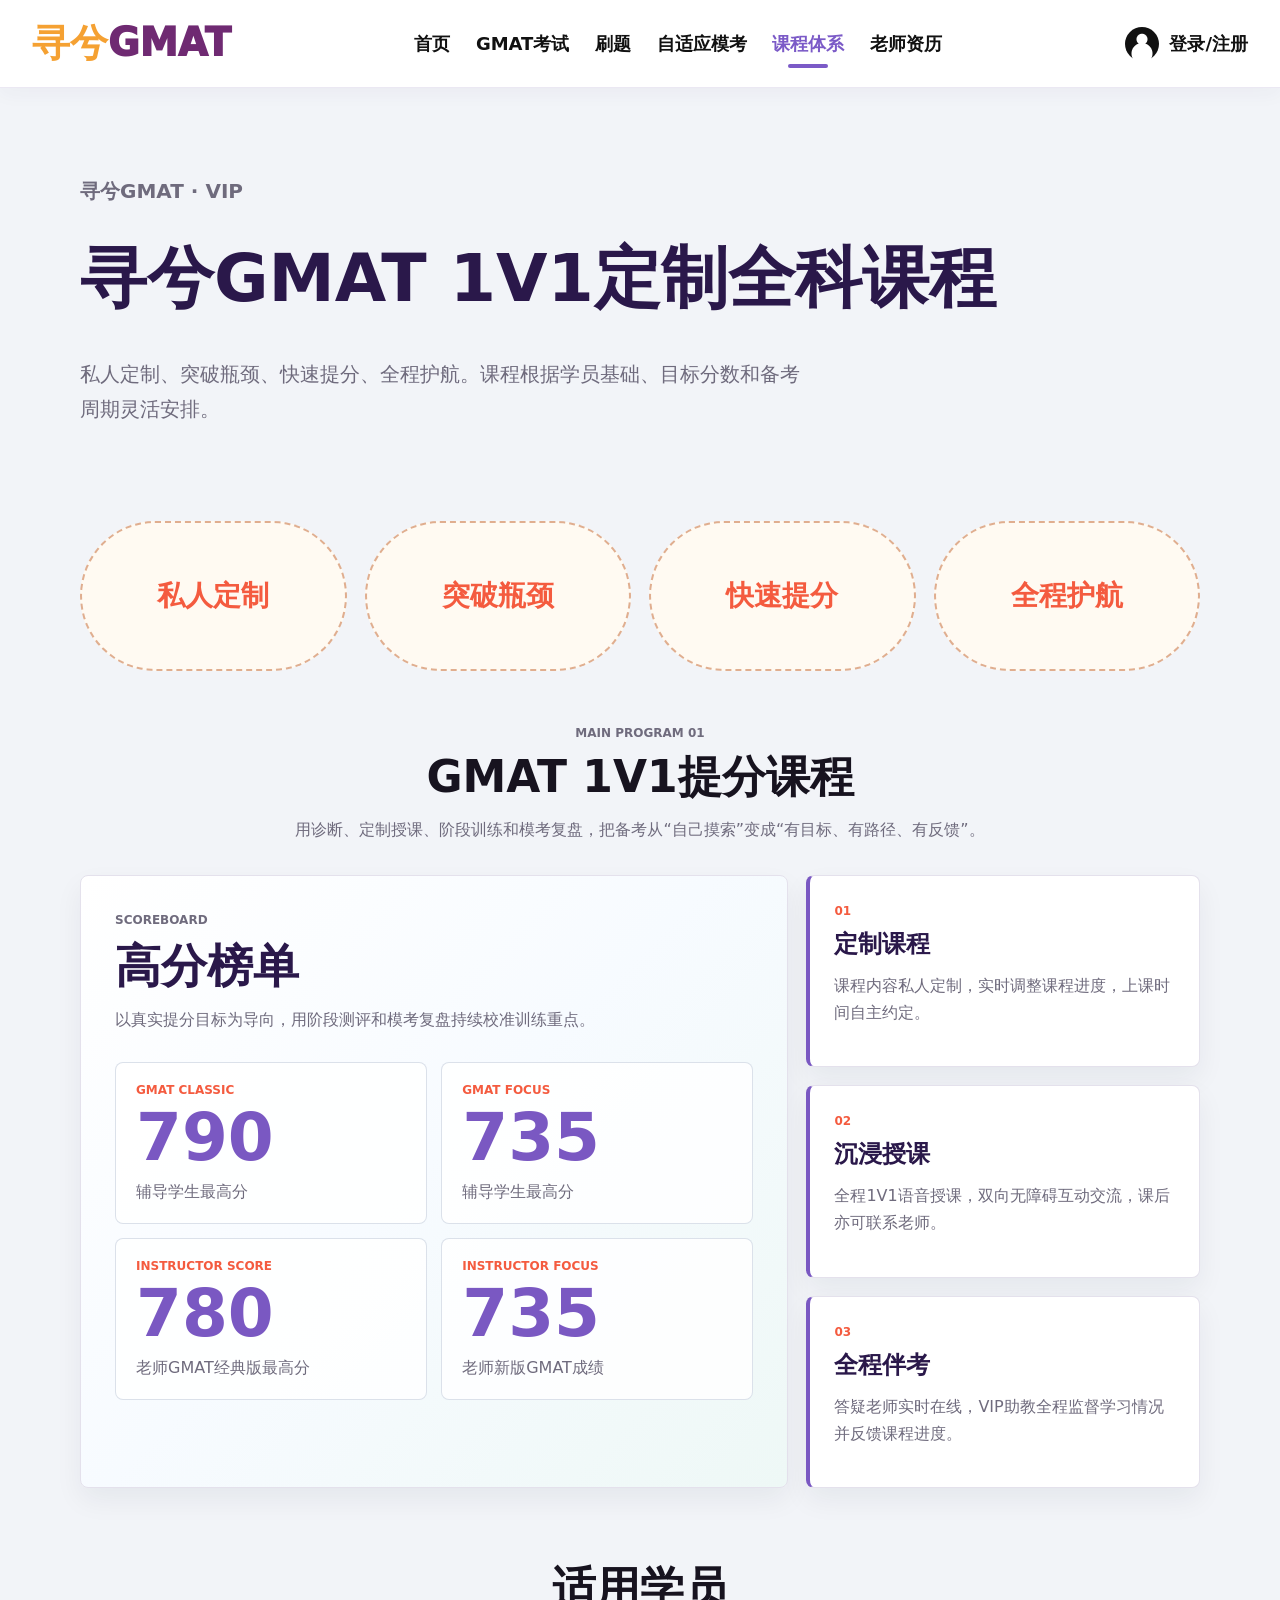
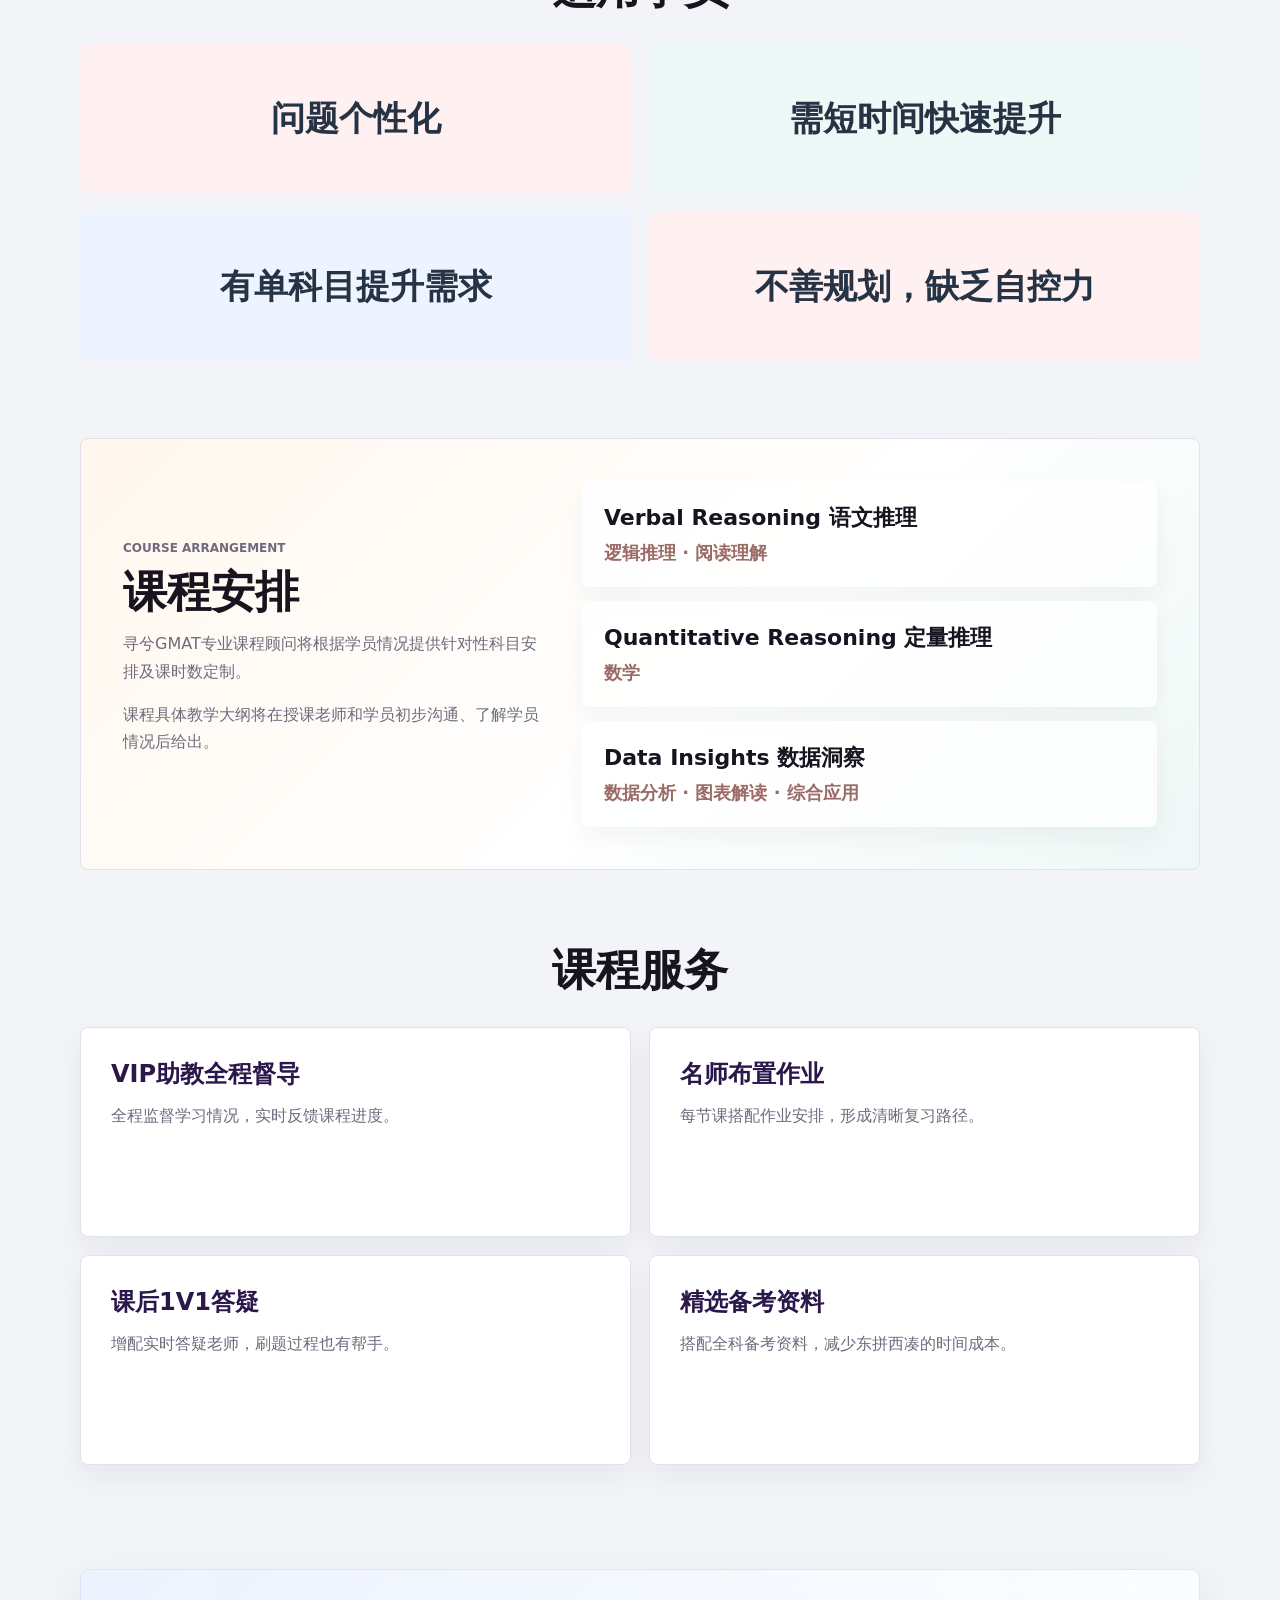
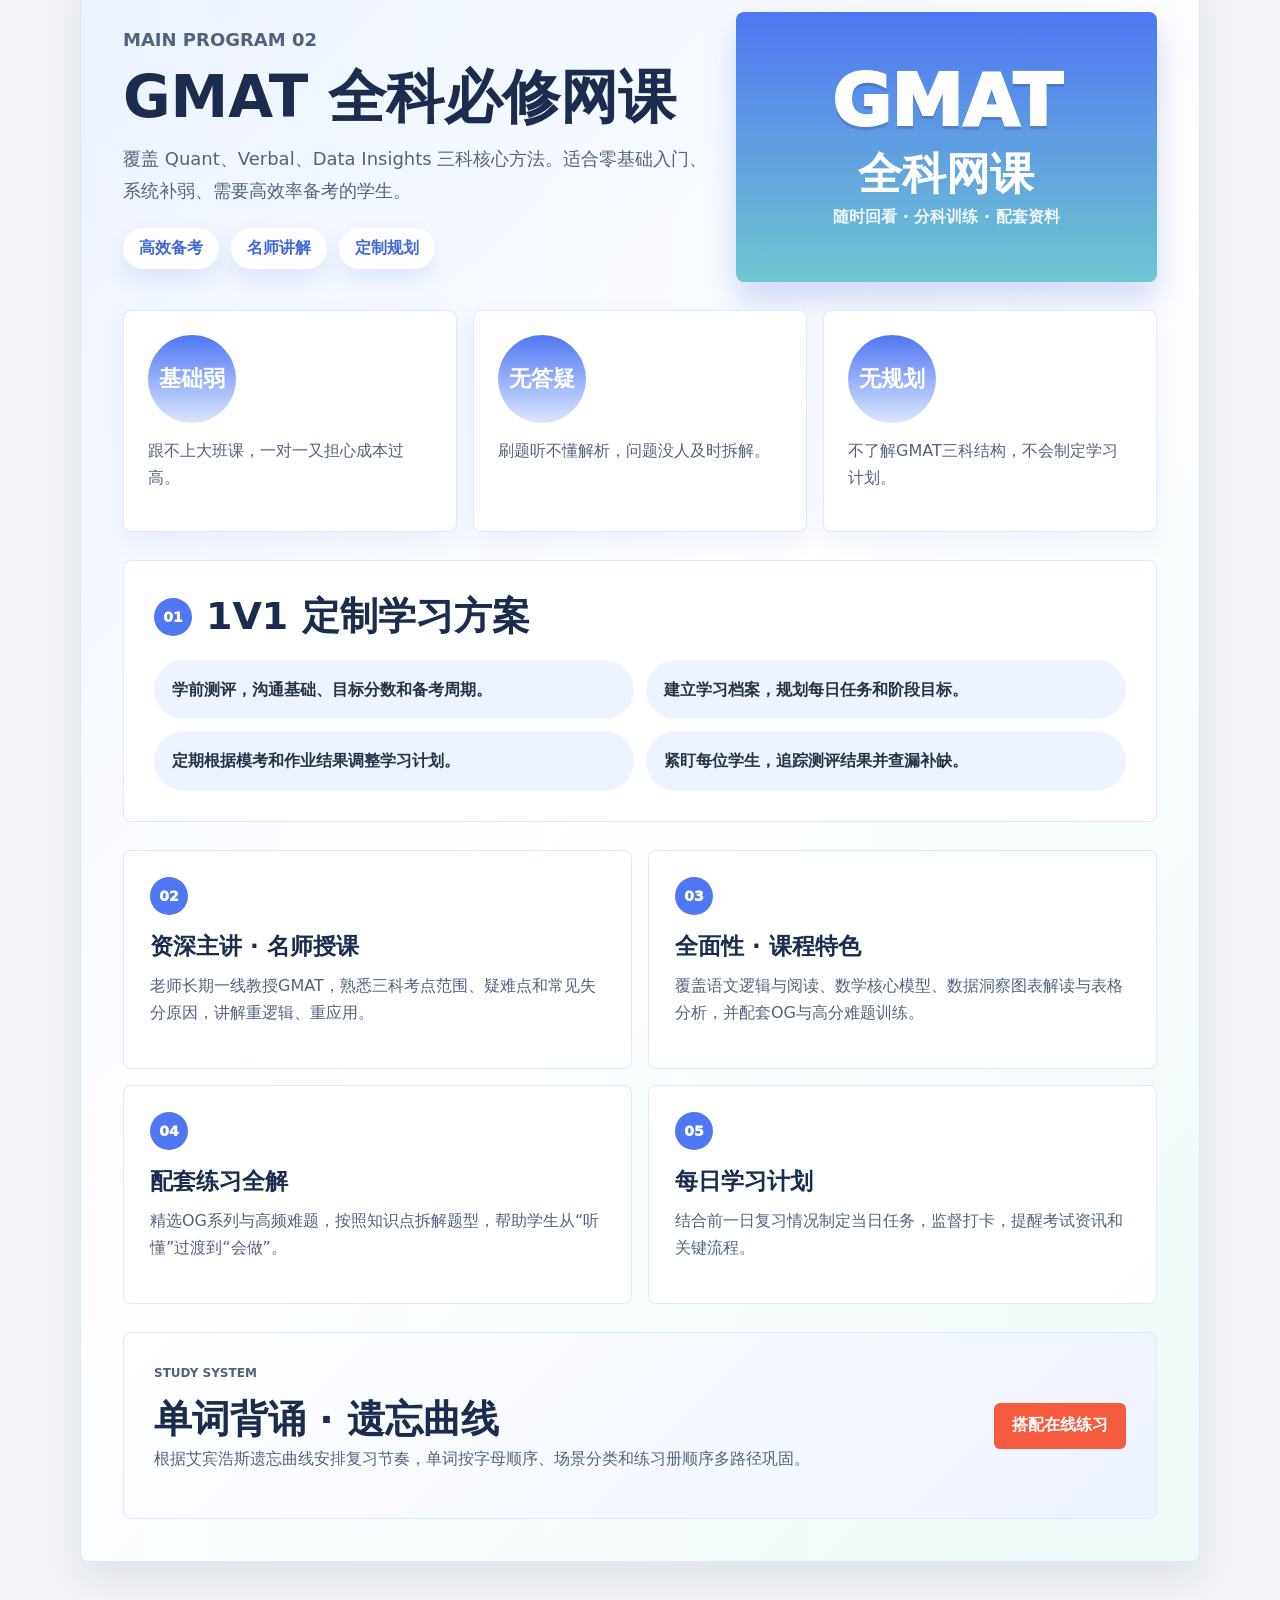
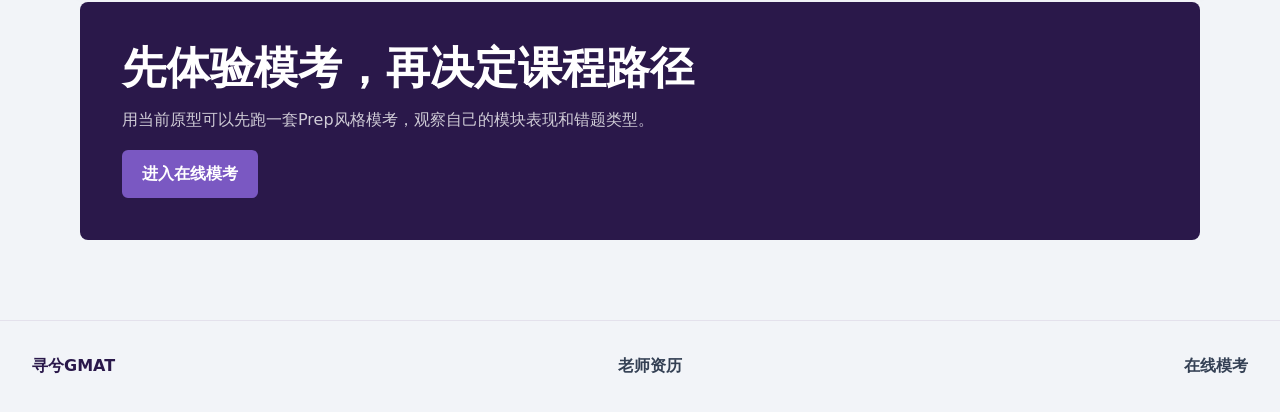
==== commit 36a9ba2a: "Restyle site with platform dashboard layout" ====
--- a/courses.html
+++ b/courses.html
@@ -8,13 +8,16 @@
   </head>
   <body>
     <header class="site-header">
-      <a class="brand" href="index.html">寻兮GMAT</a>
+      <a class="brand" href="index.html"><span>寻兮</span>GMAT</a>
       <nav class="site-nav" aria-label="主导航">
+        <a href="index.html">首页</a>
         <a href="gmat.html">GMAT考试</a>
-        <a class="active" href="courses.html">提分课程</a>
+        <a href="practice.html">刷题</a>
+        <a href="practice.html">自适应模考</a>
+        <a class="active" href="courses.html">课程体系</a>
         <a href="teacher.html">老师资历</a>
-        <a href="practice.html">在线模考</a>
       </nav>
+      <a class="login-link" href="courses.html">登录/注册</a>
     </header>
 
     <main>
--- a/site.css
+++ b/site.css
@@ -1,14 +1,16 @@
 :root {
-  --ink: #172033;
-  --muted: #667085;
-  --line: #d8dee8;
+  --ink: #17131f;
+  --muted: #6f6b7d;
+  --line: #e4e1ec;
   --paper: #ffffff;
-  --soft: #f4f7fa;
-  --teal: #0f766e;
-  --navy: #17324f;
-  --gold: #b7791f;
-  --coral: #b54708;
-  --shadow: 0 18px 44px rgba(23, 32, 51, 0.1);
+  --soft: #f3f5fa;
+  --teal: #7a58c2;
+  --navy: #2a184a;
+  --gold: #f5a132;
+  --coral: #f45b3f;
+  --purple: #7b5ac7;
+  --plum: #742866;
+  --shadow: 0 18px 44px rgba(62, 42, 104, 0.13);
 }
 
 * {
@@ -17,7 +19,7 @@
 
 body {
   margin: 0;
-  background: #f7f9fb;
+  background: #f2f4f8;
   color: var(--ink);
   font-family: Inter, ui-sans-serif, system-ui, -apple-system, BlinkMacSystemFont, "Segoe UI", sans-serif;
 }
@@ -34,40 +36,429 @@
   display: flex;
   align-items: center;
   justify-content: space-between;
-  gap: 24px;
-  min-height: 72px;
-  padding: 0 32px;
-  border-bottom: 1px solid rgba(216, 222, 232, 0.85);
-  background: rgba(255, 255, 255, 0.94);
-  backdrop-filter: blur(12px);
+  gap: 28px;
+  min-height: 88px;
+  padding: 0 max(32px, calc((100vw - 1600px) / 2 + 32px));
+  border-bottom: 1px solid #ebe8f3;
+  background: rgba(255, 255, 255, 0.98);
+  box-shadow: 0 6px 18px rgba(62, 42, 104, 0.04);
 }
 
 .brand {
-  color: var(--navy);
-  font-size: 20px;
-  font-weight: 900;
+  color: #6f2a72;
+  font-size: clamp(28px, 3vw, 42px);
+  font-weight: 950;
+  line-height: 1;
+  white-space: nowrap;
+}
+
+.brand span {
+  color: var(--gold);
 }
 
 .site-nav {
   display: flex;
   align-items: center;
-  gap: 6px;
+  gap: clamp(12px, 2vw, 34px);
   flex-wrap: wrap;
-  justify-content: flex-end;
+  justify-content: center;
+  flex: 1;
 }
 
 .site-nav a {
-  padding: 10px 12px;
-  border-radius: 6px;
-  color: #344054;
-  font-size: 14px;
-  font-weight: 750;
+  position: relative;
+  padding: 26px 0;
+  color: #111111;
+  font-size: 18px;
+  font-weight: 850;
+}
+
+.site-nav a::after {
+  content: "";
+  position: absolute;
+  left: 50%;
+  bottom: 14px;
+  width: 0;
+  height: 4px;
+  border-radius: 999px;
+  background: var(--purple);
+  transform: translateX(-50%);
+  transition: width 0.18s ease;
 }
 
 .site-nav a:hover,
 .site-nav a.active {
-  background: #e8f4f2;
-  color: var(--teal);
+  color: var(--purple);
+}
+
+.site-nav a:hover::after,
+.site-nav a.active::after {
+  width: 40px;
+}
+
+.login-link {
+  display: inline-flex;
+  align-items: center;
+  gap: 10px;
+  color: #111111;
+  font-size: 18px;
+  font-weight: 850;
+  white-space: nowrap;
+}
+
+.login-link::before {
+  content: "";
+  width: 34px;
+  height: 34px;
+  border-radius: 50%;
+  background:
+    radial-gradient(circle at 50% 36%, #ffffff 0 5px, transparent 6px),
+    radial-gradient(circle at 50% 78%, #ffffff 0 10px, transparent 11px),
+    #111111;
+}
+
+.home-page {
+  width: min(1600px, calc(100vw - 48px));
+  margin: 0 auto;
+  padding: 44px 0 72px;
+}
+
+.home-layout {
+  display: grid;
+  grid-template-columns: minmax(0, 1fr) minmax(330px, 0.45fr);
+  gap: 36px;
+  align-items: start;
+}
+
+.home-main,
+.home-sidebar {
+  display: grid;
+  gap: 28px;
+}
+
+.platform-hero {
+  display: grid;
+  grid-template-columns: minmax(330px, 0.88fr) minmax(0, 1fr);
+  min-height: 500px;
+  overflow: hidden;
+  border-radius: 20px;
+  background: var(--plum);
+  box-shadow: var(--shadow);
+}
+
+.hero-photo {
+  min-height: 100%;
+  background: #d9dee9;
+}
+
+.hero-photo img {
+  width: 100%;
+  height: 100%;
+  display: block;
+  object-fit: cover;
+}
+
+.hero-poster {
+  position: relative;
+  display: grid;
+  align-content: center;
+  padding: 38px 44px;
+  background:
+    linear-gradient(135deg, rgba(116, 40, 102, 0.95), rgba(116, 40, 102, 0.82)),
+    radial-gradient(circle at 86% 10%, rgba(255, 255, 255, 0.32), transparent 26%);
+  color: #ffffff;
+}
+
+.hero-poster::before {
+  content: "";
+  position: absolute;
+  left: 0;
+  top: 0;
+  width: 34px;
+  height: 100%;
+  background: #d58900;
+}
+
+.hero-poster p {
+  margin-bottom: 18px;
+  font-size: clamp(18px, 1.8vw, 25px);
+  font-weight: 900;
+}
+
+.hero-poster h1 {
+  margin: 0 0 20px;
+  max-width: none;
+  font-size: clamp(50px, 5.6vw, 76px);
+  line-height: 0.98;
+  letter-spacing: 0;
+}
+
+.hero-poster h2 {
+  margin-bottom: 22px;
+  color: var(--gold);
+  font-size: clamp(28px, 3.3vw, 42px);
+}
+
+.poster-checks {
+  display: grid;
+  grid-template-columns: repeat(2, minmax(0, 1fr));
+  gap: 12px 18px;
+  margin-bottom: 24px;
+}
+
+.poster-checks span {
+  position: relative;
+  padding-left: 32px;
+  font-size: 18px;
+  font-weight: 900;
+}
+
+.poster-checks span::before {
+  content: "";
+  position: absolute;
+  left: 0;
+  top: 3px;
+  width: 20px;
+  height: 20px;
+  border: 3px solid #ffffff;
+  border-radius: 5px;
+  background: linear-gradient(135deg, transparent 45%, var(--gold) 46% 56%, transparent 57%);
+}
+
+.hero-poster a {
+  justify-self: start;
+  display: inline-flex;
+  align-items: center;
+  min-height: 42px;
+  padding: 0 22px;
+  border-radius: 999px;
+  background: #ffc15d;
+  color: #64235d;
+  font-size: 18px;
+  font-weight: 950;
+}
+
+.search-panel {
+  padding: 36px 54px;
+  border-radius: 20px;
+  background:
+    linear-gradient(135deg, rgba(255, 245, 252, 0.94), rgba(235, 228, 255, 0.94)),
+    repeating-linear-gradient(-10deg, rgba(123, 90, 199, 0.12) 0 3px, transparent 3px 18px);
+  box-shadow: var(--shadow);
+}
+
+.search-panel h2 {
+  margin-bottom: 24px;
+  text-align: center;
+  color: #111111;
+  font-size: clamp(26px, 3vw, 38px);
+}
+
+.search-box {
+  display: grid;
+  grid-template-columns: 1fr auto;
+  gap: 12px;
+  padding: 8px;
+  border-radius: 999px;
+  background: #ffffff;
+  border: 5px solid rgba(255, 255, 255, 0.72);
+}
+
+.search-box input {
+  min-width: 0;
+  border: 0;
+  padding: 0 22px;
+  color: #111111;
+  font: inherit;
+  font-size: 18px;
+  outline: none;
+}
+
+.search-box button,
+.checkin-card a {
+  border: 0;
+  min-height: 54px;
+  padding: 0 34px;
+  border-radius: 999px;
+  background: var(--purple);
+  color: #ffffff;
+  font: inherit;
+  font-size: 18px;
+  font-weight: 900;
+}
+
+.tool-grid {
+  display: grid;
+  grid-template-columns: repeat(2, minmax(0, 1fr));
+  gap: 28px;
+}
+
+.tool-grid article {
+  min-height: 250px;
+  padding: 34px;
+  border-radius: 20px;
+  background: linear-gradient(180deg, #efe4ff, #ffffff);
+  box-shadow: var(--shadow);
+}
+
+.tool-grid span {
+  display: inline-grid;
+  place-items: center;
+  width: 44px;
+  height: 44px;
+  margin-bottom: 22px;
+  border-radius: 50%;
+  background: var(--plum);
+  color: #ffffff;
+  font-weight: 950;
+}
+
+.tool-grid h3 {
+  color: #111111;
+  font-size: clamp(26px, 3vw, 34px);
+}
+
+.tool-grid p {
+  color: #393343;
+  line-height: 1.7;
+}
+
+.tool-grid a {
+  display: inline-flex;
+  margin-top: 14px;
+  color: var(--purple);
+  font-weight: 950;
+}
+
+.checkin-card,
+.ranking-card {
+  overflow: hidden;
+  border-radius: 20px;
+  background: #ffffff;
+  box-shadow: var(--shadow);
+}
+
+.checkin-card {
+  padding: 30px;
+}
+
+.checkin-title {
+  display: grid;
+  grid-template-columns: auto 1fr auto;
+  gap: 14px;
+  align-items: center;
+  margin-bottom: 22px;
+}
+
+.checkin-title strong {
+  min-height: 54px;
+  display: grid;
+  place-items: center;
+  border-radius: 999px;
+  background: var(--purple);
+  color: #ffffff;
+  font-size: 22px;
+}
+
+.checkin-title button {
+  border: 0;
+  width: 44px;
+  height: 44px;
+  border-radius: 999px;
+  background: #f1ecfb;
+  color: var(--purple);
+  font-size: 30px;
+}
+
+.calendar-grid {
+  display: grid;
+  grid-template-columns: repeat(7, 1fr);
+  gap: 16px 10px;
+  padding-bottom: 24px;
+  border-bottom: 4px dashed var(--purple);
+  text-align: center;
+}
+
+.calendar-grid span {
+  color: var(--purple);
+  font-size: 20px;
+  font-weight: 900;
+}
+
+.calendar-grid b,
+.calendar-grid em {
+  color: #111111;
+  font-style: normal;
+  font-weight: 650;
+}
+
+.calendar-grid em {
+  color: #a7a7b2;
+}
+
+.checkin-card a {
+  display: grid;
+  place-items: center;
+  margin-top: 28px;
+}
+
+.checkin-card p {
+  margin: 14px 0 0;
+  color: var(--purple);
+  text-align: center;
+  font-weight: 850;
+}
+
+.ranking-card h2 {
+  display: flex;
+  gap: 10px;
+  align-items: baseline;
+  margin: 0;
+  padding: 22px 30px;
+  background: var(--purple);
+  color: #ffffff;
+}
+
+.ranking-card h2 span {
+  font-size: 14px;
+  opacity: 0.9;
+}
+
+.ranking-card ol {
+  display: grid;
+  gap: 0;
+  margin: 0;
+  padding: 0;
+  list-style: none;
+}
+
+.ranking-card li {
+  display: grid;
+  grid-template-columns: 48px 1fr auto;
+  gap: 14px;
+  align-items: center;
+  min-height: 70px;
+  padding: 0 28px;
+}
+
+.ranking-card li:nth-child(even) {
+  background: #f6f6f9;
+}
+
+.ranking-card strong {
+  color: var(--purple);
+  font-size: 18px;
+}
+
+.ranking-card span {
+  color: #111111;
+  font-weight: 800;
+}
+
+.ranking-card em {
+  color: #111111;
+  font-style: normal;
+  font-weight: 850;
 }
 
 .hero {
@@ -933,10 +1324,64 @@
     align-items: flex-start;
     flex-direction: column;
     padding: 16px;
+    min-height: auto;
   }
 
   .site-nav {
     justify-content: flex-start;
+    gap: 12px 18px;
+  }
+
+  .site-nav a {
+    padding: 8px 0 12px;
+    font-size: 15px;
+  }
+
+  .site-nav a::after {
+    bottom: 4px;
+  }
+
+  .login-link {
+    font-size: 15px;
+  }
+
+  .home-page {
+    width: min(100vw - 24px, 720px);
+    padding: 24px 0 48px;
+  }
+
+  .home-layout,
+  .platform-hero,
+  .tool-grid {
+    grid-template-columns: 1fr;
+  }
+
+  .platform-hero {
+    min-height: auto;
+  }
+
+  .hero-photo {
+    min-height: 260px;
+  }
+
+  .hero-poster,
+  .search-panel,
+  .tool-grid article,
+  .checkin-card {
+    padding: 24px;
+  }
+
+  .poster-checks {
+    grid-template-columns: 1fr;
+  }
+
+  .search-box {
+    grid-template-columns: 1fr;
+    border-radius: 18px;
+  }
+
+  .search-box input {
+    min-height: 50px;
   }
 
   .hero {
